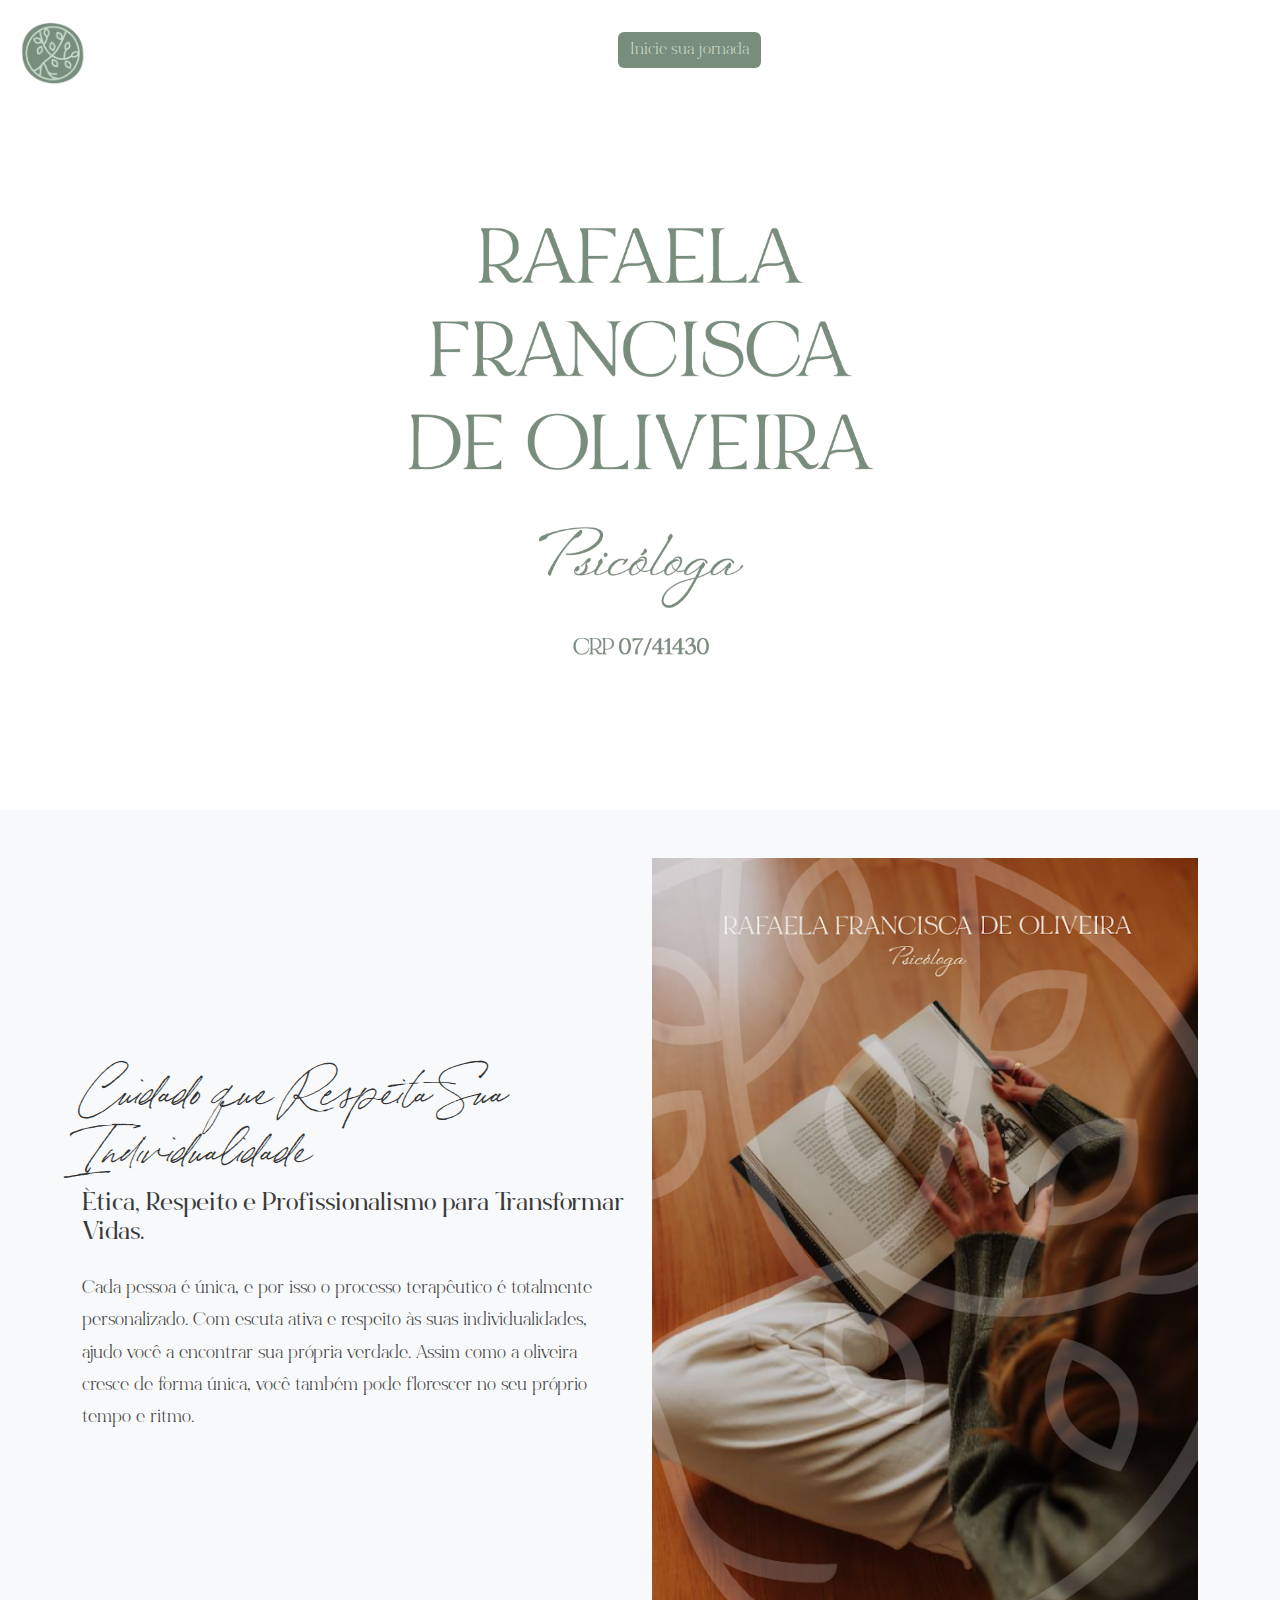
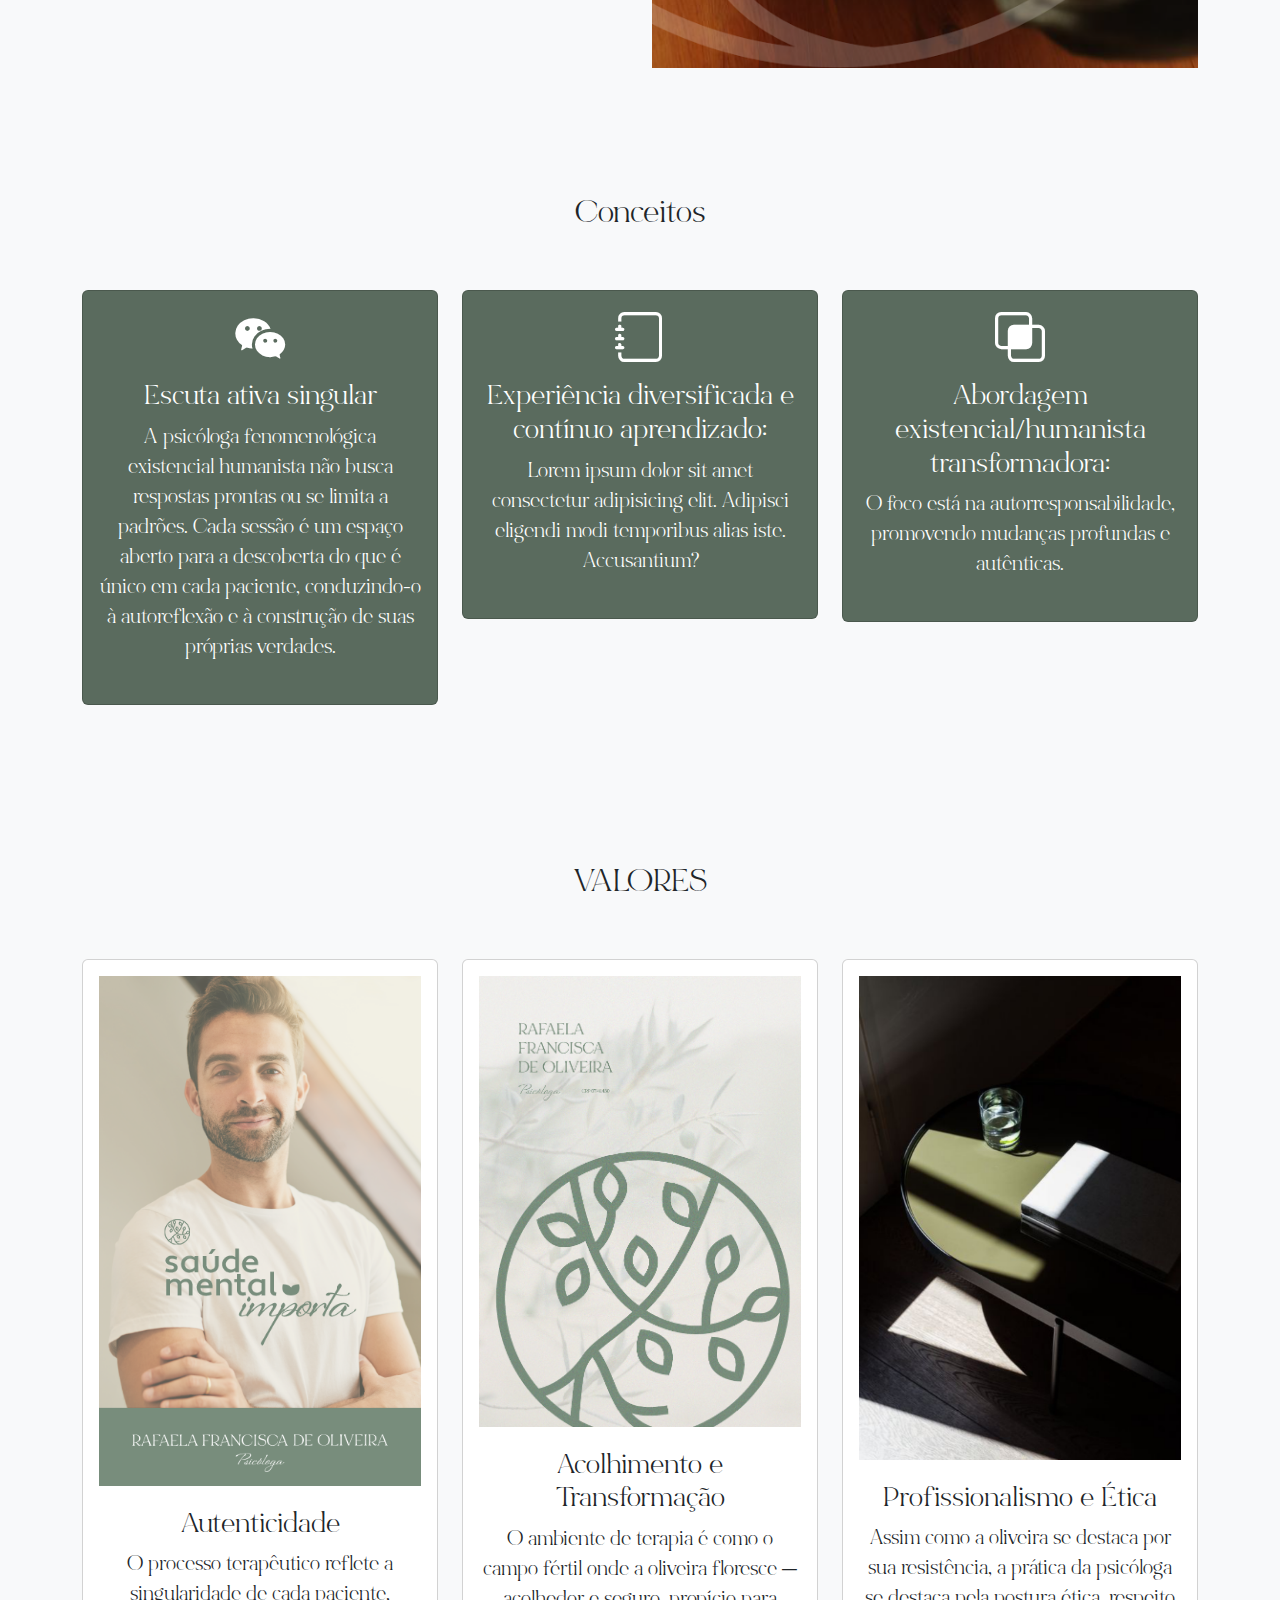
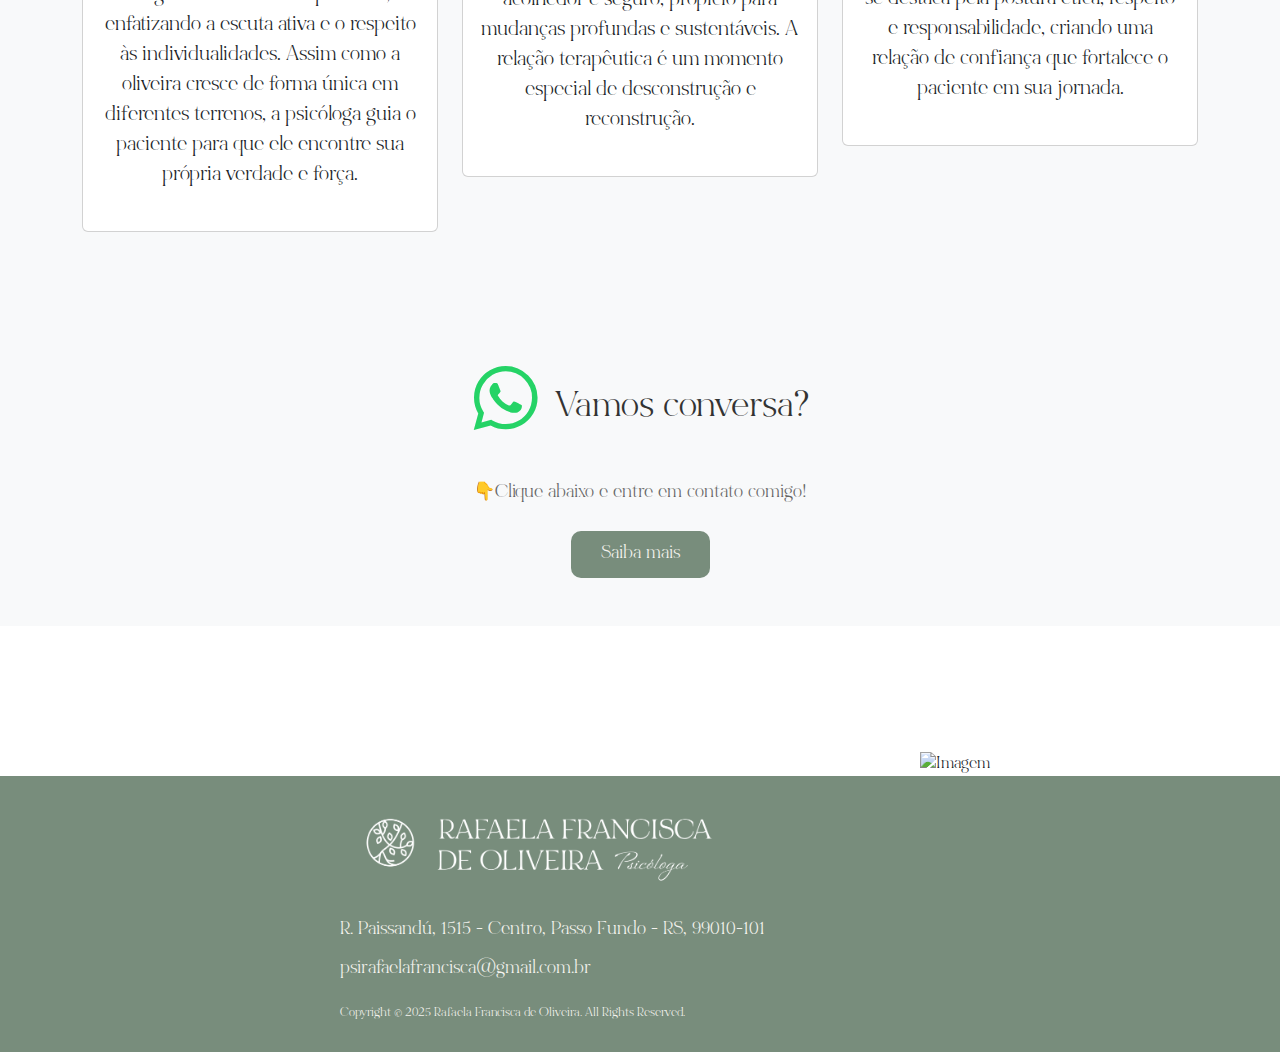
==== index.html @ 9e801cd2 "Criação do projeto" ====
<!doctype html>
<html lang="pt-BR">
<head>
    <meta charset="utf-8">
    <meta name="viewport" content="width=device-width, initial-scale=1">
    <title>Rafaela Francisca de Oliveira</title>
    <link rel="stylesheet" href="https://cdn.jsdelivr.net/npm/bootstrap-icons@1.11.3/font/bootstrap-icons.min.css">
    <link href="https://cdn.jsdelivr.net/npm/bootstrap@5.3.3/dist/css/bootstrap.min.css" rel="stylesheet" integrity="sha384-QWTKZyjpPEjISv5WaRU9OFeRpok6YctnYmDr5pNlyT2bRjXh0JMhjY6hW+ALEwIH" crossorigin="anonymous">
    <link href="styles.css" rel="stylesheet">
    <link rel="preload" href="files\fonts\Bon-Vivant-Font\BonVivantSerif.woff2" as="font" type="font/woff2" crossorigin="anonymous">
    <link rel="preload" href="files\fonts\Bon-Vivant-Font\BonVivantSerifBold.woff2" as="font" type="font/woff2" crossorigin="anonymous">
    <link rel="preload" href="files\fonts\Bon-Vivant-Font\BonVivant-Regular.woff2" as="font" type="font/woff2" crossorigin="anonymous">
    <script src="https://code.jquery.com/jquery-3.6.0.min.js"></script>
    <script src="https://cdn.jsdelivr.net/npm/bootstrap@5.3.0/dist/js/bootstrap.bundle.min.js"></script>
    <style>
        .header {
            position: fixed;
            top: 0;
            width: 100%;
            background: white;
            transition: transform 0.3s ease-in-out;
        }
        .hidden {
            transform: translateY(-100%);
        }
        .contact-btn {
            background-color: #788d7c;
            color: #cdd9c5;
            border: none;
        }
        .contact-btn:hover {
            background-color: #dba486;
            color: #f2d5b7;
        }
        .floating-image {
            position: absolute;
            bottom: 0;
            right: 10px;
            width: 350px;
        }
        .footer {
            position: relative; /* Garante que a imagem fique dentro do rodapé */
        }
    </style>

    
</head>
<body>
    <!-- Cabeçalho -->
    <nav class="navbar navbar-expand-lg navbar-dark">
        <div class="container-fluid justify-content-center">
          <a class="navbar-brand" href="#">
            <img src="files\Brand\logo\rafaela_f_o_simbolo (1).png" alt="Logo" class="d-inline-block align-text-top">
          </a>
          <button class="navbar-toggler" type="button" data-bs-toggle="collapse" data-bs-target="#navbarSupportedContent" aria-controls="navbarSupportedContent" aria-expanded="false" aria-label="Toggle navigation">
            <span class="navbar-toggler-icon"></span>
          </button>
          <div class="collapse navbar-collapse justify-content-center" id="navbarSupportedContent">
            <button class="btn btn-primary contact-btn">Inicie sua jornada</button>
            <button class="navbar-toggler d-md-none" type="button" data-bs-toggle="collapse" data-bs-target="#menu">
                <span class="navbar-toggler-icon"></span>
            </button>
          </div>
        </div>
    </nav>
    <!-- Banner Principal -->
    <div class="hero-banner">
        <div class="video-container">
            <video autoplay muted loop playsinline> <!-- Adicionei playsinline para mobile -->
                <source src="files\Brand\folhas background.mp4" type="video/mp4">
                Seu navegador não suporta vídeo HTML5.
            </video>
        </div>
        <div class="banner-content">
            <img src="files\Brand\Vertical\PNG\rafaela_f_o_vertical_escuro_no_logo.PNG" 
                alt="Logo" 
                class="banner-logo">
        </div>
    </div>
    <!-- Seção de Experiência -->
    <section id="experience" class="py-5">
        <div class="container">
            <div class="row justify-content-center align-items-center"> <!-- Alinha os itens verticalmente -->
                <!-- Coluna do Texto -->
                <div class="col-12 col-md-6 ">
                    <h1 class="display-4">Cuidado que Respeita Sua Individualidade</h1>
                    <h2 class="h4">Ética, Respeito e Profissionalismo para Transformar Vidas.</h2>               
                    <p class="lead mt-4">
                        Cada pessoa é única, e por isso o processo terapêutico é totalmente personalizado. Com escuta ativa e respeito às suas individualidades, ajudo você a encontrar sua própria verdade. Assim como a oliveira cresce de forma única, você também pode florescer no seu próprio tempo e ritmo.
                    </p>
                </div>
                <!-- Coluna da Imagem -->
                <div class="col-12 col-md-6 text-center ">
                    <img src="files\Brand\Assets\psi_lendo (2).png" alt="Imagem" class="img-fluid">
                </div>
            </div>
        </div>
    </section>

    <!-- Seção Concept -->
    <section class="concepts section-padding" id="concepts">
        <div class="container">
            <div class="row">
                <div class="col-md-12">
                    <div class="section-header text-center pb-5">
                        <h2>Conceitos</h2>
                    </div>
                </div>
            </div>
            <div class="row">
                <div class="col-12 col-md-12 col-lg-4">
                    <div class="card text-white text-center bg-custom pb-2">
                        <div class="card-body">
                            <i class="bi bi-wechat"></i>
                            <h3 class="card-title">Escuta ativa singular</h3>
                            <p class="lead">A psicóloga fenomenológica existencial humanista não busca respostas prontas ou se limita a padrões. Cada sessão é um espaço aberto para a descoberta do que é único em cada paciente, conduzindo-o à autoreflexão e à construção de suas próprias verdades.</p>
                        </div>
                    </div>
                </div>
                <div class="col-12 col-md-12 col-lg-4">
                    <div class="card text-white text-center bg-custom pb-2">
                        <div class="card-body">
                            <i class="bi bi-journal"></i>
                            <h3 class="card-title">Experiência diversificada e contínuo aprendizado:</h3>
                            <p class="lead">Lorem ipsum dolor sit amet consectetur adipisicing elit. Adipisci eligendi modi temporibus alias iste. Accusantium?</p>
                        </div>
                    </div>
                </div>
                <div class="col-12 col-md-12 col-lg-4">
                    <div class="card text-white text-center bg-custom pb-2">
                        <div class="card-body">
                            <i class="bi bi-intersect"></i>
                            <h3 class="card-title">Abordagem existencial/humanista transformadora:</h3>
                            <p class="lead">O foco está na autorresponsabilidade, promovendo mudanças profundas e autênticas.</p>
                        </div>
                    </div>
                </div>
            </div>
        </div>
    </section><!-- Concept Ends -->
        
        <!-- valores  -->
    <section class="portfolio section-padding" id="values">
            <div class="container">
                <div class="row">
                    <div class="col-md-12">
                        <div class="section-header text-center pb-5">
                            <h2>VALORES</h2>
                        </div>
                    </div>
                </div>
                <div class="row">
                    <div class="col-12 col-md-12 col-lg-4">
                        <div class="card text-light text-center bg-white pb-2">
                            <div class="card-body text-dark">
                                <div class="img-area mb-4"><img alt="" class="img-fluid" src="files\Brand\Assets\homem_afirmando.png"></div>
                                <h3 class="card-title">Autenticidade</h3>
                                <p class="lead">O processo terapêutico reflete a singularidade de cada paciente, enfatizando a escuta ativa e o respeito às individualidades. Assim como a oliveira cresce de forma única em diferentes terrenos, a psicóloga guia o paciente para que ele encontre sua própria verdade e força.</p>
                            </div>
                        </div>
                    </div>
                    <div class="col-12 col-md-12 col-lg-4">
                        <div class="card text-light text-center bg-white pb-2">
                            <div class="card-body text-dark">
                                <div class="img-area mb-4"><img alt="" class="img-fluid" src="files\Brand\Assets\logo central.png"></div>
                                <h3 class="card-title">Acolhimento e Transformação</h3>
                                <p class="lead">O ambiente de terapia é como o campo fértil onde a oliveira floresce — acolhedor e seguro, propício para mudanças profundas e sustentáveis. A relação terapêutica é um momento especial de desconstrução e reconstrução.</p>
                            </div>
                        </div>
                    </div>
                    <div class="col-12 col-md-12 col-lg-4">
                        <div class="card text-light text-center bg-white pb-2">
                            <div class="card-body text-dark">
                                <div class="img-area mb-4"><img alt="" class="img-fluid" src="files\Brand\Assets\copo.png"></div>
                                <h3 class="card-title">Profissionalismo e Ética</h3>
                                <p class="lead">Assim como a oliveira se destaca por sua
                                    resistência, a prática da psicóloga se destaca pela postura ética, respeito
                                    e responsabilidade, criando uma relação de confiança que fortalece o
                                    paciente em sua jornada.</p>
                            </div>
                        </div>
                    </div>
                </div>
            </div>
    </section><!-- portfolio ends -->

        <!-- Seção de Contato -->
    <section id="contact" class="py-5">
            <div class="container">
                <div class="row justify-content-center text-center">
                    <div class="col-lg-8">
                        <!-- Título com Ícone do WhatsApp -->
                        <div class="d-flex align-items-center justify-content-center mb-4">
                            <i class="bi bi-whatsapp me-3" style="color: #25D366;"></i>
                            <h2 class="mb-0">Vamos conversa?</h2>
                        </div>

                        <!-- Texto de Chamada -->
                        <p class="lead mb-4">👇Clique abaixo e entre em contato comigo!</p>

                        <!-- Botão de Contato -->
                        <a href="https://wa.me/555496363479" target="_blank" class="btn btn-custom">Saiba mais</a>
                    </div>
                </div>
            </div>
    </section>


    <!-- Contêiner para a imagem flutuante -->
    <div class="image-container">
        <img src="files\Brand\Assets\imagem_fundo_oliveira.png" alt="Imagem" class="floating-image">
    </div>   

    <!-- Footer -->
    <footer class="footer">
        <div class="footer-container">
            <div class="footer-logo">
                <img src="files\Brand\Horizontal\rafaela_f_o_horizontal_branco.png" alt="Rafaela Logo">
            </div>
            <div class="footer-info">
                <address>R. Paissandú, 1515 - Centro, Passo Fundo - RS, 99010-101</address>
                <a href="mailto:psirafaelafrancisca@gmail.com.br">psirafaelafrancisca@gmail.com.br</a>
            </div>
            <div class="footer-copyright">
                <span>Copyright © 2025 Rafaela Francisca de Oliveira. All Rights Reserved.</span>
            </div>
        </div>
    </footer>
   
   
    <script src="https://code.jquery.com/jquery-3.6.0.min.js"></script>
    <script src="https://cdn.jsdelivr.net/npm/bootstrap@5.3.3/dist/js/bootstrap.bundle.min.js"></script>
    <script src="scripts.js"></script>

    
</body>
</html>
---- styles.css ----
@font-face {
    font-family: 'Bon Vivant Family Serif';
    src: url('files/fonts/Bon-Vivant-Font/BonVivantSerif.woff2') format('woff2'),
        url('files/fonts/Bon-Vivant-Font/BonVivantSerif.woff') format('woff');
    font-weight: normal;
    font-style: normal;
    font-display: swap;
}

@font-face {
    font-family: 'Bon Vivant Family Serif';
    src: url('files/fonts/Bon-Vivant-Font/BonVivantSerifBold.woff2') format('woff2'),
        url('files/fonts/Bon-Vivant-Font/BonVivantSerifBold.woff') format('woff');
    font-weight: bold;
    font-style: normal;
    font-display: swap;
}

@font-face {
    font-family: 'Bon Vivant Family Script';
    src: url('files/fonts/Bon-Vivant-Font/BonVivant-Regular.woff2') format('woff2'),
        url('files/fonts/Bon-Vivant-Font/BonVivantSerif.woff') format('woff');
    font-weight: normal;
    font-style: italic;
    font-display: swap;
}



body {
    font-family: 'Bon Vivant Family Serif';
    margin: 0;
    padding: 0;
    box-sizing: border-box;
}


.navbar {
    background-color: transparent !important; /* Fundo transparente */
    position: fixed;
    width: 100%;
    z-index: 3;
    transition: top 0.5s; /* Adiciona transição suave */
    height: 100px; /* Aumenta a altura do cabeçalho */
}
.navbar-brand img {
    height: 80px; /* Aumenta o tamanho da logo no cabeçalho */
}
.navbar .navbar-brand, .navbar-nav .nav-link {
    color: #F4F3EE !important; /* Ajuste a cor do texto conforme necessário */
    font-size: 1.25rem; /* Aumenta o tamanho da fonte dos links do cabeçalho */
}
.navbar-hidden {
    top: -100px; /* Ajuste o valor conforme a altura da navbar */
}
/* Banner Principal */
.hero-banner {
    position: relative;
    width: 100%;
    min-height: 90vh;
    display: flex;
    align-items: center;
    justify-content: center;
    overflow: hidden;
}

.video-container {
    position: absolute;
    top: 0;
    left: 0;
    width: 100%;
    height: 100%;
    z-index: 1;
}

.video-container video {
    width: 100%;
    height: 100%;
    object-fit: cover;
    filter: brightness(95%);
}

.banner-content {
    position: relative;
    top:20px;
    z-index: 2;
    text-align: center;
    max-width: 90%;
    width: 100%; /* Garante que o conteúdo ocupe toda a largura disponível */
}

.banner-logo {
    width: min(700px, 80vw);
    height: auto;
    display: block;
    margin: 0 auto; /* Centraliza horizontalmente */
}

.credential {
    font-family: 'Bon Vivant Family Serif';
    color: #F4F3EE;
    font-size: clamp(1.2rem, 3vw, 1.5rem);
}

/* Media Queries para ajustes específicos */
@media (max-width: 768px) {
    .hero-banner {
        min-height: 80vh;
    }

    .banner-content {
        max-width: 100%; /* Ocupa toda a largura no mobile */
        padding: 0 20px; /* Evita que o conteúdo encoste nas bordas */
    }

    .banner-logo {
        width: min(600px, 100%); /* Aumenta o tamanho no mobile */
        margin: 0 auto; /* Força centralização */
        transform: translateX(0); /* Reseta possíveis transformações */
    }
}

@media (max-width: 480px) {
    .video-container video {
        object-position: 100% center;
    }

    .banner-logo {
        width: 100%; /* Torna a imagem ainda maior em telas pequenas */
    }

    .credential {
        margin-top: 0.1rem;
    }
}
/* Estilos base (mobile) */
#experience {
    background-color: #f8f9fa;
    padding: 40px 0; /* Padding menor para mobile */
}

#experience h1 {
    font-family: 'Bon Vivant Family Script';
    font-weight: normal; /* ou remova se não for necessário */
    font-size: 36px;
    color: #333;
    margin-bottom: 1px;
}


#experience h2 {
    font-family: 'Bon Vivant Family Serif';
    font-weight: bold;
    font-size: 20px; /* Tamanho menor para mobile */
    color: #3a3a3a;
}

#experience p.lead {
    font-size: 16px; /* Tamanho menor para mobile */
    color: #444;
    line-height: 1.6; /* Espaçamento mais compacto */
    max-width: 100%; /* Ocupa toda a largura no mobile */
}

/* Media Queries para telas maiores (tablet/desktop) */
@media (min-width: 768px) { /* Breakpoint "md" do Bootstrap */
    #experience {
        padding: 80px 0; /* Padding maior para desktop */
    }

    #experience h1 {
        font-size: 48px; /* Tamanho original */
    }

    #experience h2 {
        font-size: 24px;
    }

    #experience p.lead {
        font-size: 18px;
        line-height: 1.8;
        max-width: 800px; /* Largura fixa em telas grandes */
    }
}

/* Estilo dos cartões Conceito */
.bg-custom {
    background-color: #5a6b5e; /* Cor personalizada para os cartões */
}


/*CONTEÚDOS*/
.content-container{
    font-family: 'Bon Vivant Family Serif';
}
/* Estilo da seção de conceitos */
#concepts {
    background-color: #f8f9fa; /* Cor de fundo da seção */
    padding: 80px 0; /* Espaçamento interno */
}
.concepts .card-body i {
	font-size: 50px;
}
/* Estilo da seção de valores */
#values {
    background-color: #f8f9fa; /* Cor de fundo da seção */
    padding: 80px 0; /* Espaçamento interno */
}
.values .card {
	box-shadow: 15px 15px 40px ;
}
/* Contêiner da imagem flutuante */
.image-container {
    position: relative; /* Define o contexto de posicionamento para a imagem */
    width: 100%; /* Ocupa a largura total */
    min-height: 150px; /* Altura mínima para garantir espaço para a imagem */
}
.floating-image {
    position: absolute;
    bottom: 0;
    right: 0;
    width: 300px; /* Reduz o tamanho da imagem flutuante */
    z-index: 1; /* Garante que a imagem fique acima do conteúdo do rodapé */
}

/* Estilo da seção de contato */
#contact {
    background-color: #f8f9fa; /* Cor de fundo da seção */
    padding: 80px 0; /* Espaçamento interno */
}

#contact h2 {
    font-size: 36px; /* Tamanho do título */
    color: #333; /* Cor do título */
    margin-bottom: 20px; /* Espaçamento abaixo do título */
}

#contact .lead {
    font-size: 18px; /* Tamanho do texto */
    color: #666; /* Cor do texto */
    margin-bottom: 30px; /* Espaçamento abaixo do texto */
}

/* Estilo do botão */
.btn-custom {
    background-color: #788D7C; /* Cor de fundo do botão */
    color: #F4F3EE; /* Cor do texto do botão */
    border: none; /* Remove a borda */
    padding: 10px 30px; /* Espaçamento interno */
    border-radius: 10px; /* Bordas arredondadas */
    font-size: 18px; /* Tamanho da fonte */
    transition: background-color 0.3s ease, color 0.3s ease; /* Transição suave */
}

.btn-custom:hover {
    background-color: #CDD9C5; /* Cor de fundo ao passar o mouse */
    color: #788D7C; /* Cor do texto ao passar o mouse */
}

/* Estilo do ícone do WhatsApp */
#contact .bi-whatsapp {
    color: #25D366; /* Cor do ícone */
    font-size: 4rem; /* Tamanho do ícone */
    margin-right: 100px; /* Espaçamento à direita do ícone */
}
/* Início do footer */
.footer {
    background-color: #788D7C;
    color: #F4F3EE;
    padding: 20px;
    position: relative;
    overflow: hidden; /* Adicionado para cortar qualquer conteúdo que ultrapasse os limites */
}

.footer-container {
    font-family: 'Bon Vivant Family Serif';
    font-style: normal;
    display: flex;
    flex-direction: column;
    align-items: flex-start; /* Alinha os itens à esquerda */
    text-align: left;
    width: 100%;
    max-width: 600px;
    margin: 0 auto;
}

.footer-logo {
    margin-bottom: 20px; /* Aumenta o espaçamento abaixo da logo */
}

.footer-logo img {
    width: 400px; /* Reduz o tamanho da logo */
}

.footer-info {
    font-size: 18px; /* Tamanho da fonte menor */
    line-height: 1.6; /* Espaçamento entre as linhas */
    margin-bottom: 10px;
}

.footer-info address {
    margin-bottom: 10px;
    font-style: normal; /* Remove o itálico padrão do address */
}

.footer-info a {
    color: #F4F3EE;
    text-decoration: none; /* Remove o sublinhado do link */
    display: inline-block;
    margin-bottom: 10px;
}

.footer-copyright {
    font-size: 12px; /* Tamanho da fonte menor para o copyright */
    margin-bottom: 10px;
}
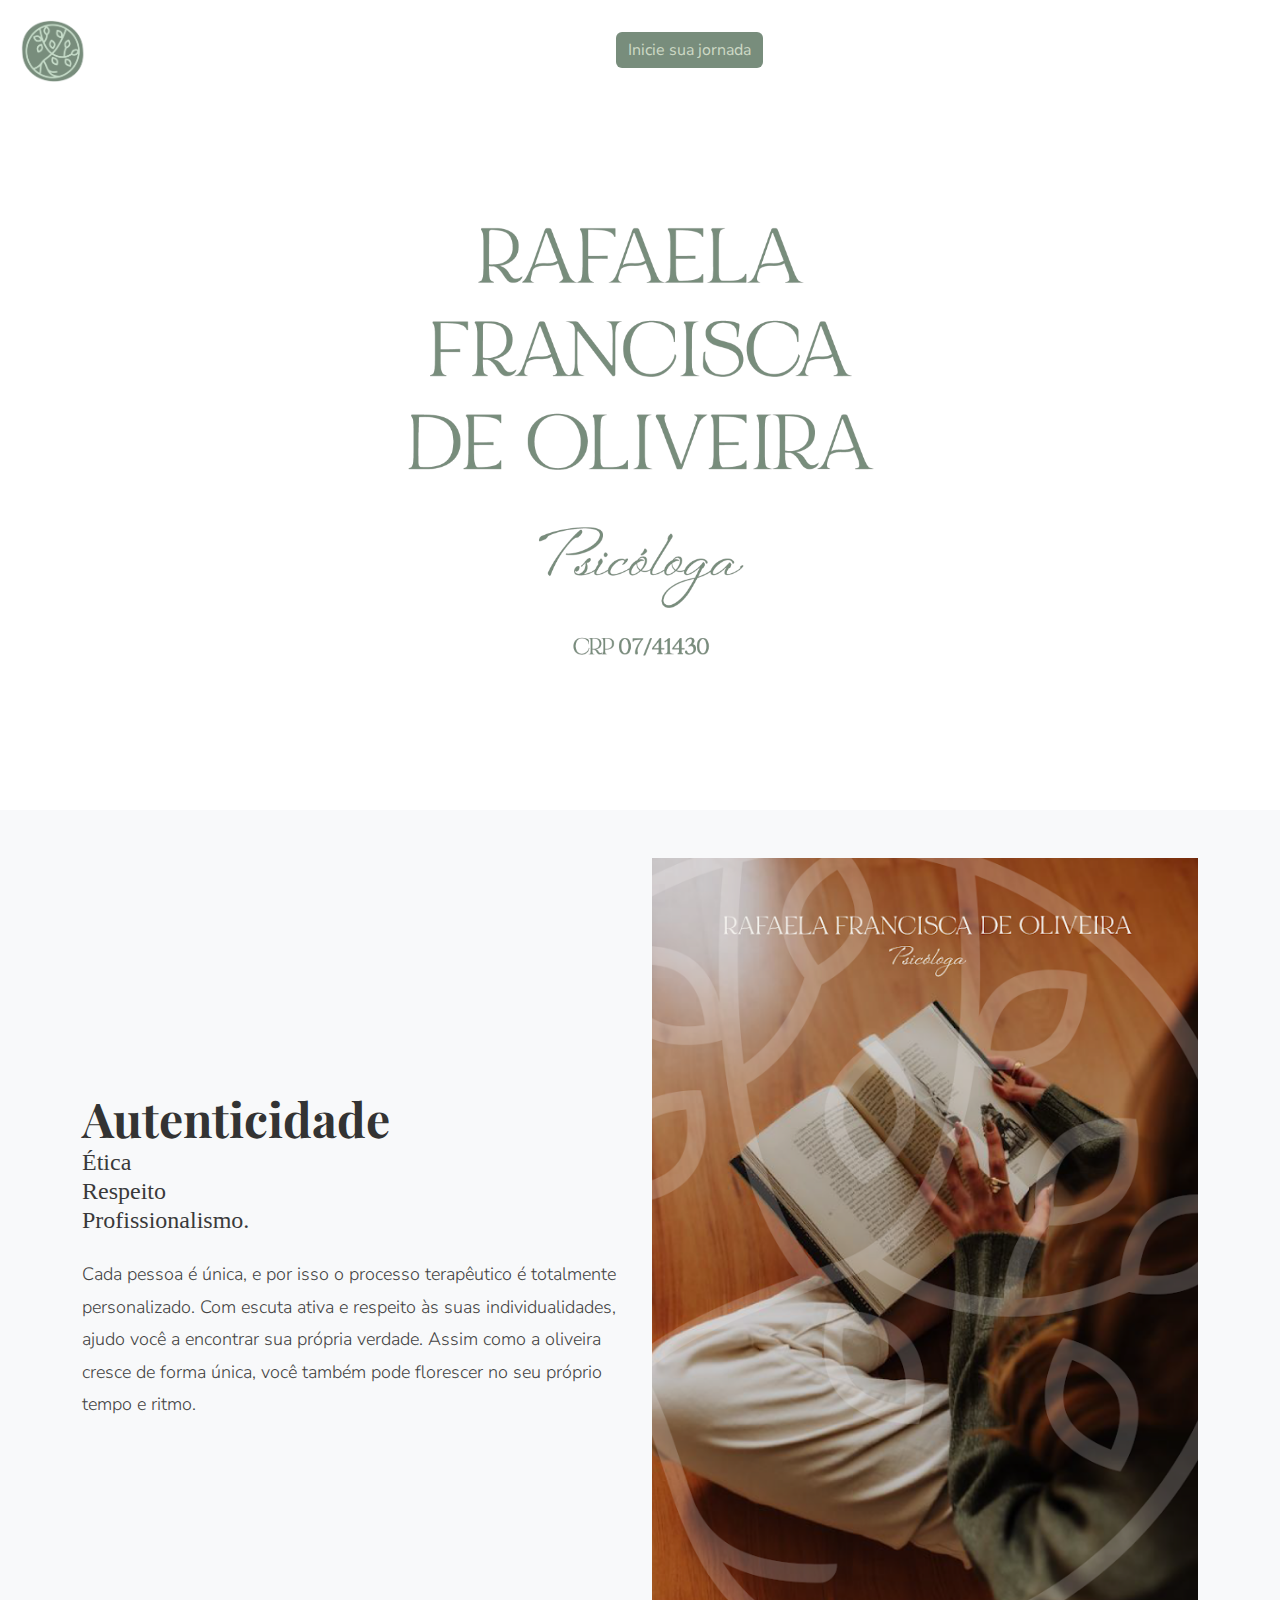
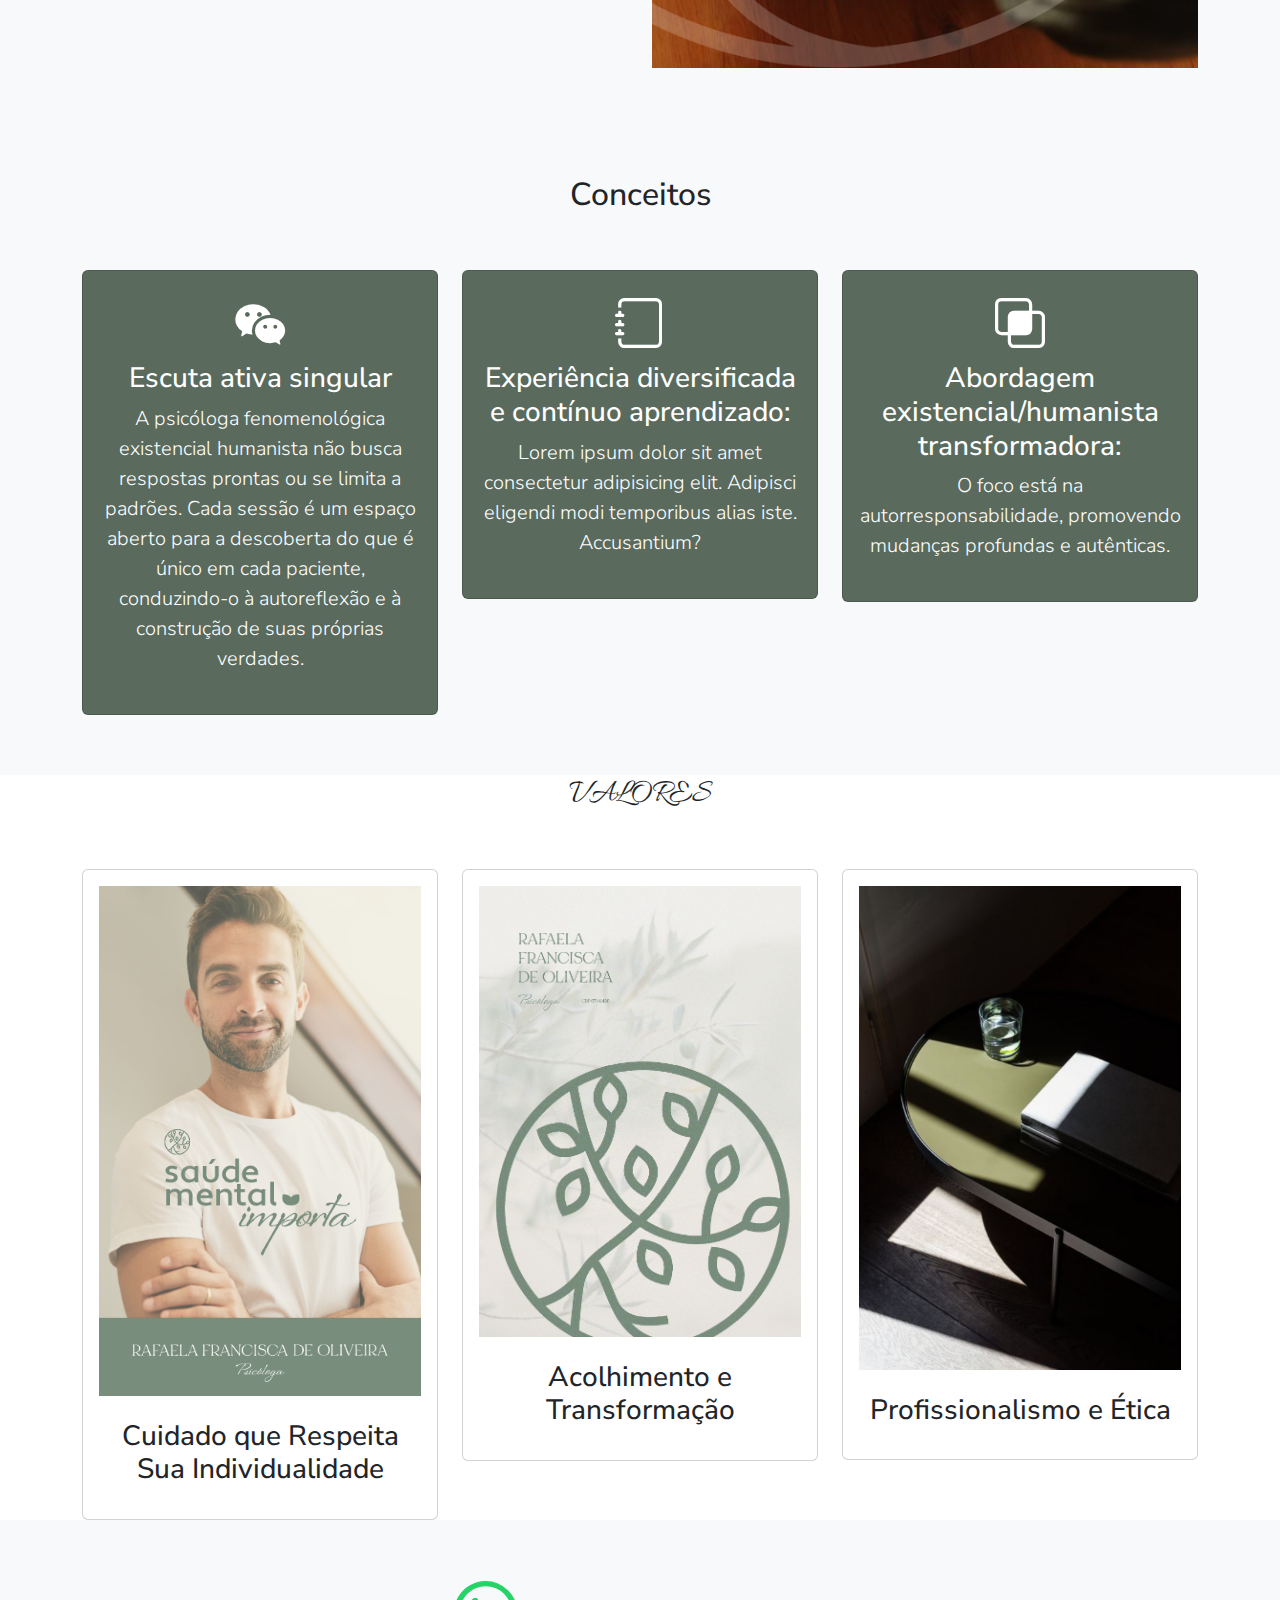
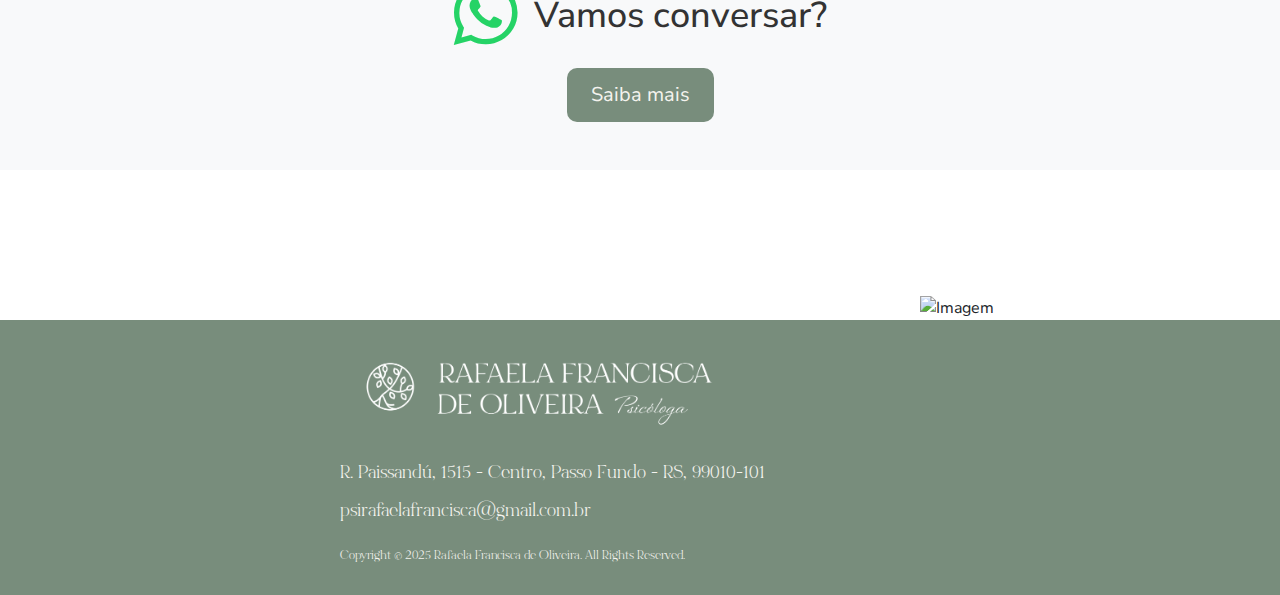
==== commit 44c7ff8e: "Atualização de fontes e ajustes no btn" ====
--- a/index.html
+++ b/index.html
@@ -7,9 +7,8 @@
     <link rel="stylesheet" href="https://cdn.jsdelivr.net/npm/bootstrap-icons@1.11.3/font/bootstrap-icons.min.css">
     <link href="https://cdn.jsdelivr.net/npm/bootstrap@5.3.3/dist/css/bootstrap.min.css" rel="stylesheet" integrity="sha384-QWTKZyjpPEjISv5WaRU9OFeRpok6YctnYmDr5pNlyT2bRjXh0JMhjY6hW+ALEwIH" crossorigin="anonymous">
     <link href="styles.css" rel="stylesheet">
-    <link rel="preload" href="files\fonts\Bon-Vivant-Font\BonVivantSerif.woff2" as="font" type="font/woff2" crossorigin="anonymous">
-    <link rel="preload" href="files\fonts\Bon-Vivant-Font\BonVivantSerifBold.woff2" as="font" type="font/woff2" crossorigin="anonymous">
-    <link rel="preload" href="files\fonts\Bon-Vivant-Font\BonVivant-Regular.woff2" as="font" type="font/woff2" crossorigin="anonymous">
+    <link href="https://fonts.googleapis.com/css2?family=Playfair+Display:wght@400;700&family=Allura&family=Nunito+Sans:wght@400;700&display=swap" rel="stylesheet">
+    <link href="https://fonts.googleapis.com/css2?family=Playfair+Display:wght@400;700&display=swap" rel="stylesheet">
     <script src="https://code.jquery.com/jquery-3.6.0.min.js"></script>
     <script src="https://cdn.jsdelivr.net/npm/bootstrap@5.3.0/dist/js/bootstrap.bundle.min.js"></script>
     <style>
@@ -83,8 +82,8 @@
             <div class="row justify-content-center align-items-center"> <!-- Alinha os itens verticalmente -->
                 <!-- Coluna do Texto -->
                 <div class="col-12 col-md-6 ">
-                    <h1 class="display-4">Cuidado que Respeita Sua Individualidade</h1>
-                    <h2 class="h4">Ética, Respeito e Profissionalismo para Transformar Vidas.</h2>               
+                    <h1 class="display-4">Autenticidade</h1>
+                    <h2 class="h4">Ética<br>Respeito<br>Profissionalismo.</h2>               
                     <p class="lead mt-4">
                         Cada pessoa é única, e por isso o processo terapêutico é totalmente personalizado. Com escuta ativa e respeito às suas individualidades, ajudo você a encontrar sua própria verdade. Assim como a oliveira cresce de forma única, você também pode florescer no seu próprio tempo e ritmo.
                     </p>
@@ -154,8 +153,7 @@
                         <div class="card text-light text-center bg-white pb-2">
                             <div class="card-body text-dark">
                                 <div class="img-area mb-4"><img alt="" class="img-fluid" src="files\Brand\Assets\homem_afirmando.png"></div>
-                                <h3 class="card-title">Autenticidade</h3>
-                                <p class="lead">O processo terapêutico reflete a singularidade de cada paciente, enfatizando a escuta ativa e o respeito às individualidades. Assim como a oliveira cresce de forma única em diferentes terrenos, a psicóloga guia o paciente para que ele encontre sua própria verdade e força.</p>
+                                <h3 class="card-title">Cuidado que Respeita Sua Individualidade</h3>
                             </div>
                         </div>
                     </div>
@@ -164,7 +162,6 @@
                             <div class="card-body text-dark">
                                 <div class="img-area mb-4"><img alt="" class="img-fluid" src="files\Brand\Assets\logo central.png"></div>
                                 <h3 class="card-title">Acolhimento e Transformação</h3>
-                                <p class="lead">O ambiente de terapia é como o campo fértil onde a oliveira floresce — acolhedor e seguro, propício para mudanças profundas e sustentáveis. A relação terapêutica é um momento especial de desconstrução e reconstrução.</p>
                             </div>
                         </div>
                     </div>
@@ -173,16 +170,12 @@
                             <div class="card-body text-dark">
                                 <div class="img-area mb-4"><img alt="" class="img-fluid" src="files\Brand\Assets\copo.png"></div>
                                 <h3 class="card-title">Profissionalismo e Ética</h3>
-                                <p class="lead">Assim como a oliveira se destaca por sua
-                                    resistência, a prática da psicóloga se destaca pela postura ética, respeito
-                                    e responsabilidade, criando uma relação de confiança que fortalece o
-                                    paciente em sua jornada.</p>
                             </div>
                         </div>
                     </div>
                 </div>
             </div>
-    </section><!-- portfolio ends -->
+    </section><!-- valores ends -->
 
         <!-- Seção de Contato -->
     <section id="contact" class="py-5">
@@ -192,12 +185,8 @@
                         <!-- Título com Ícone do WhatsApp -->
                         <div class="d-flex align-items-center justify-content-center mb-4">
                             <i class="bi bi-whatsapp me-3" style="color: #25D366;"></i>
-                            <h2 class="mb-0">Vamos conversa?</h2>
-                        </div>
-
-                        <!-- Texto de Chamada -->
-                        <p class="lead mb-4">👇Clique abaixo e entre em contato comigo!</p>
-
+                            <h2 class="mb-0">Vamos conversar?</h2>
+                        </div>
                         <!-- Botão de Contato -->
                         <a href="https://wa.me/555496363479" target="_blank" class="btn btn-custom">Saiba mais</a>
                     </div>
--- a/styles.css
+++ b/styles.css
@@ -28,7 +28,7 @@
 
 
 body {
-    font-family: 'Bon Vivant Family Serif';
+    font-family: 'Nunito Sans', sans-serif;
     margin: 0;
     padding: 0;
     box-sizing: border-box;
@@ -136,21 +136,21 @@
 /* Estilos base (mobile) */
 #experience {
     background-color: #f8f9fa;
-    padding: 40px 0; /* Padding menor para mobile */
+    padding: 30px 0; /* Padding menor para mobile */
 }
 
 #experience h1 {
-    font-family: 'Bon Vivant Family Script';
-    font-weight: normal; /* ou remova se não for necessário */
-    font-size: 36px;
+    font-family: 'Playfair Display', serif;
+    font-weight: bold; /* ou remova se não for necessário */
+    font-size: 40px;
     color: #333;
     margin-bottom: 1px;
 }
 
 
 #experience h2 {
-    font-family: 'Bon Vivant Family Serif';
-    font-weight: bold;
+    font-family: 'Baskerville', serif;
+    font-weight: normal;
     font-size: 20px; /* Tamanho menor para mobile */
     color: #3a3a3a;
 }
@@ -165,7 +165,7 @@
 /* Media Queries para telas maiores (tablet/desktop) */
 @media (min-width: 768px) { /* Breakpoint "md" do Bootstrap */
     #experience {
-        padding: 80px 0; /* Padding maior para desktop */
+        padding: 60px 0; /* Padding maior para desktop */
     }
 
     #experience h1 {
@@ -196,15 +196,19 @@
 /* Estilo da seção de conceitos */
 #concepts {
     background-color: #f8f9fa; /* Cor de fundo da seção */
-    padding: 80px 0; /* Espaçamento interno */
+    padding: 60px 0; /* Espaçamento interno */
 }
 .concepts .card-body i {
 	font-size: 50px;
 }
+s
 /* Estilo da seção de valores */
 #values {
     background-color: #f8f9fa; /* Cor de fundo da seção */
-    padding: 80px 0; /* Espaçamento interno */
+    padding: 60px 0; /* Espaçamento interno */
+}
+#values h2 {
+    font-family: 'Allura', cursive;
 }
 .values .card {
 	box-shadow: 15px 15px 40px ;
@@ -226,19 +230,11 @@
 /* Estilo da seção de contato */
 #contact {
     background-color: #f8f9fa; /* Cor de fundo da seção */
-    padding: 80px 0; /* Espaçamento interno */
 }
 
 #contact h2 {
     font-size: 36px; /* Tamanho do título */
     color: #333; /* Cor do título */
-    margin-bottom: 20px; /* Espaçamento abaixo do título */
-}
-
-#contact .lead {
-    font-size: 18px; /* Tamanho do texto */
-    color: #666; /* Cor do texto */
-    margin-bottom: 30px; /* Espaçamento abaixo do texto */
 }
 
 /* Estilo do botão */
@@ -246,15 +242,17 @@
     background-color: #788D7C; /* Cor de fundo do botão */
     color: #F4F3EE; /* Cor do texto do botão */
     border: none; /* Remove a borda */
-    padding: 10px 30px; /* Espaçamento interno */
+    padding: 12px 24px; /* Espaçamento interno */
     border-radius: 10px; /* Bordas arredondadas */
-    font-size: 18px; /* Tamanho da fonte */
+    font-size: 20px; /* Tamanho da fonte */
+    margin-top: -20px; /* Aproxima do texto acima */
     transition: background-color 0.3s ease, color 0.3s ease; /* Transição suave */
 }
 
 .btn-custom:hover {
     background-color: #CDD9C5; /* Cor de fundo ao passar o mouse */
     color: #788D7C; /* Cor do texto ao passar o mouse */
+
 }
 
 /* Estilo do ícone do WhatsApp */
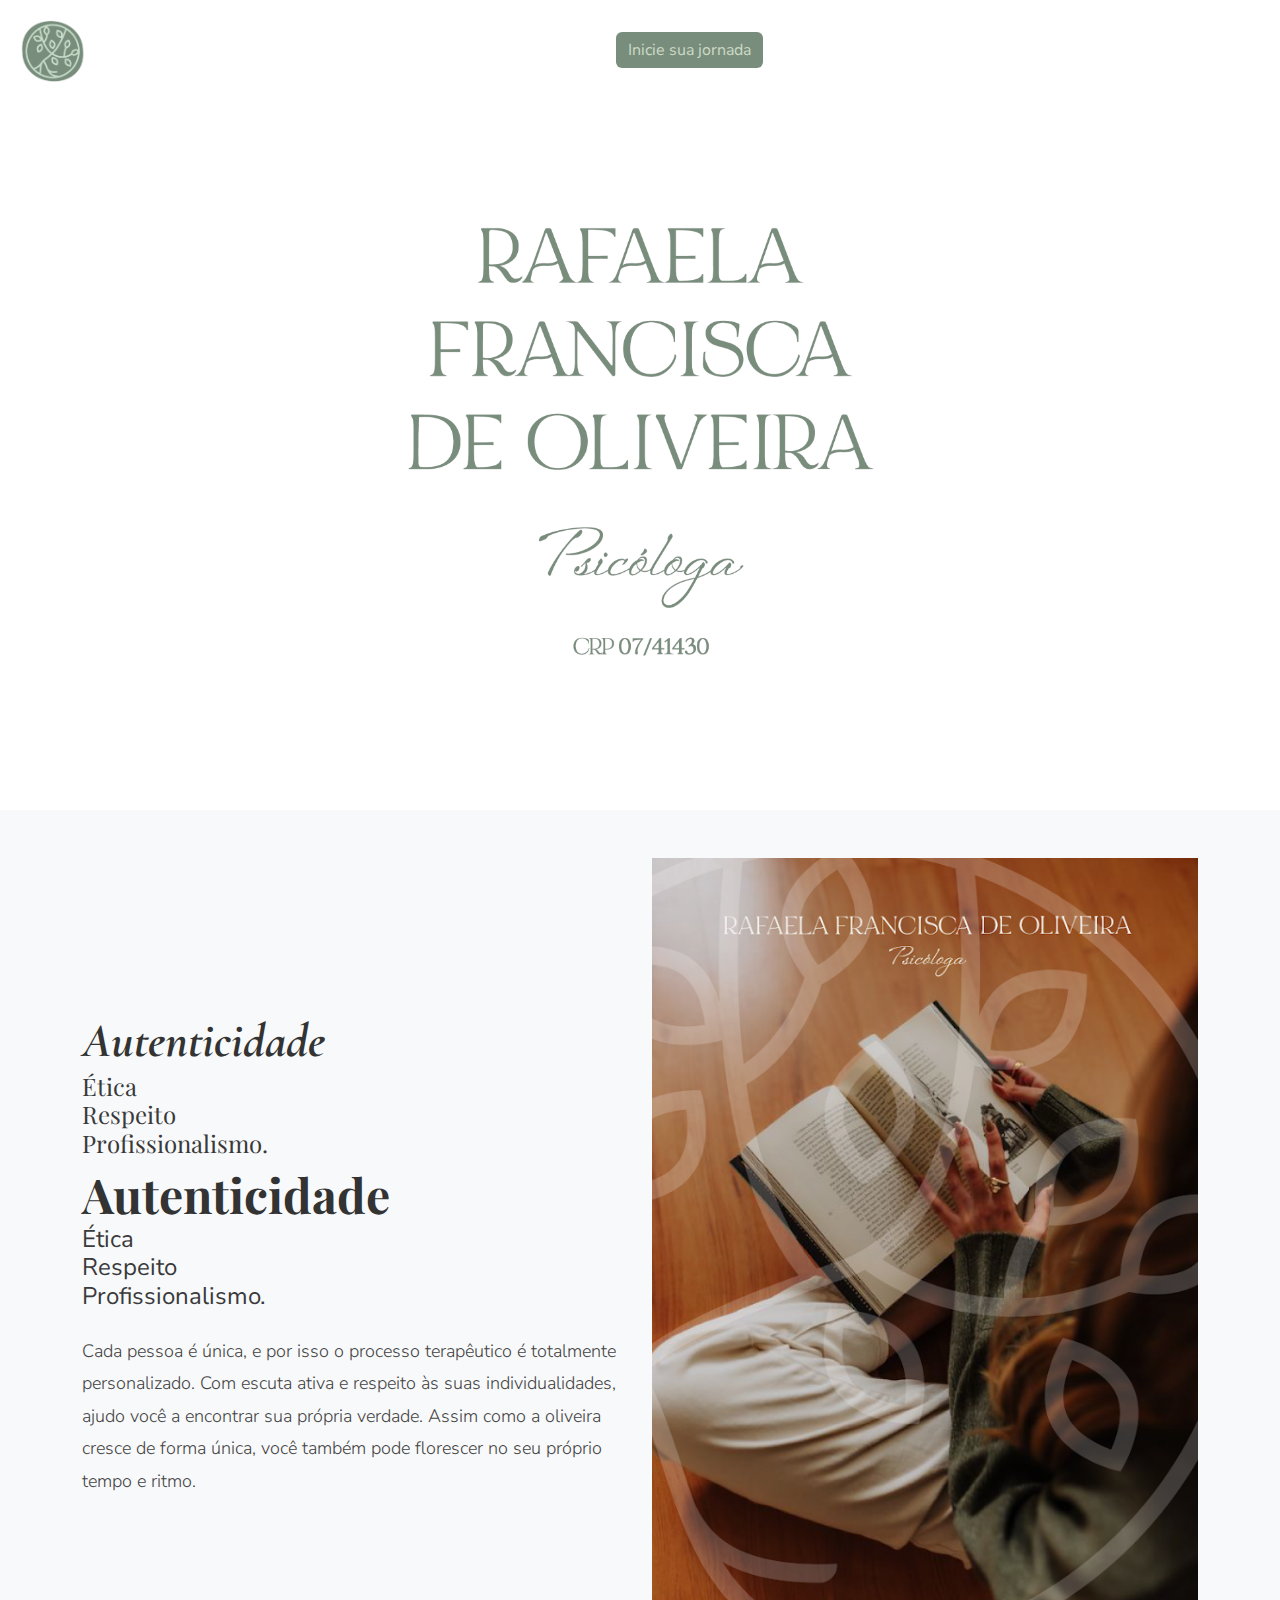
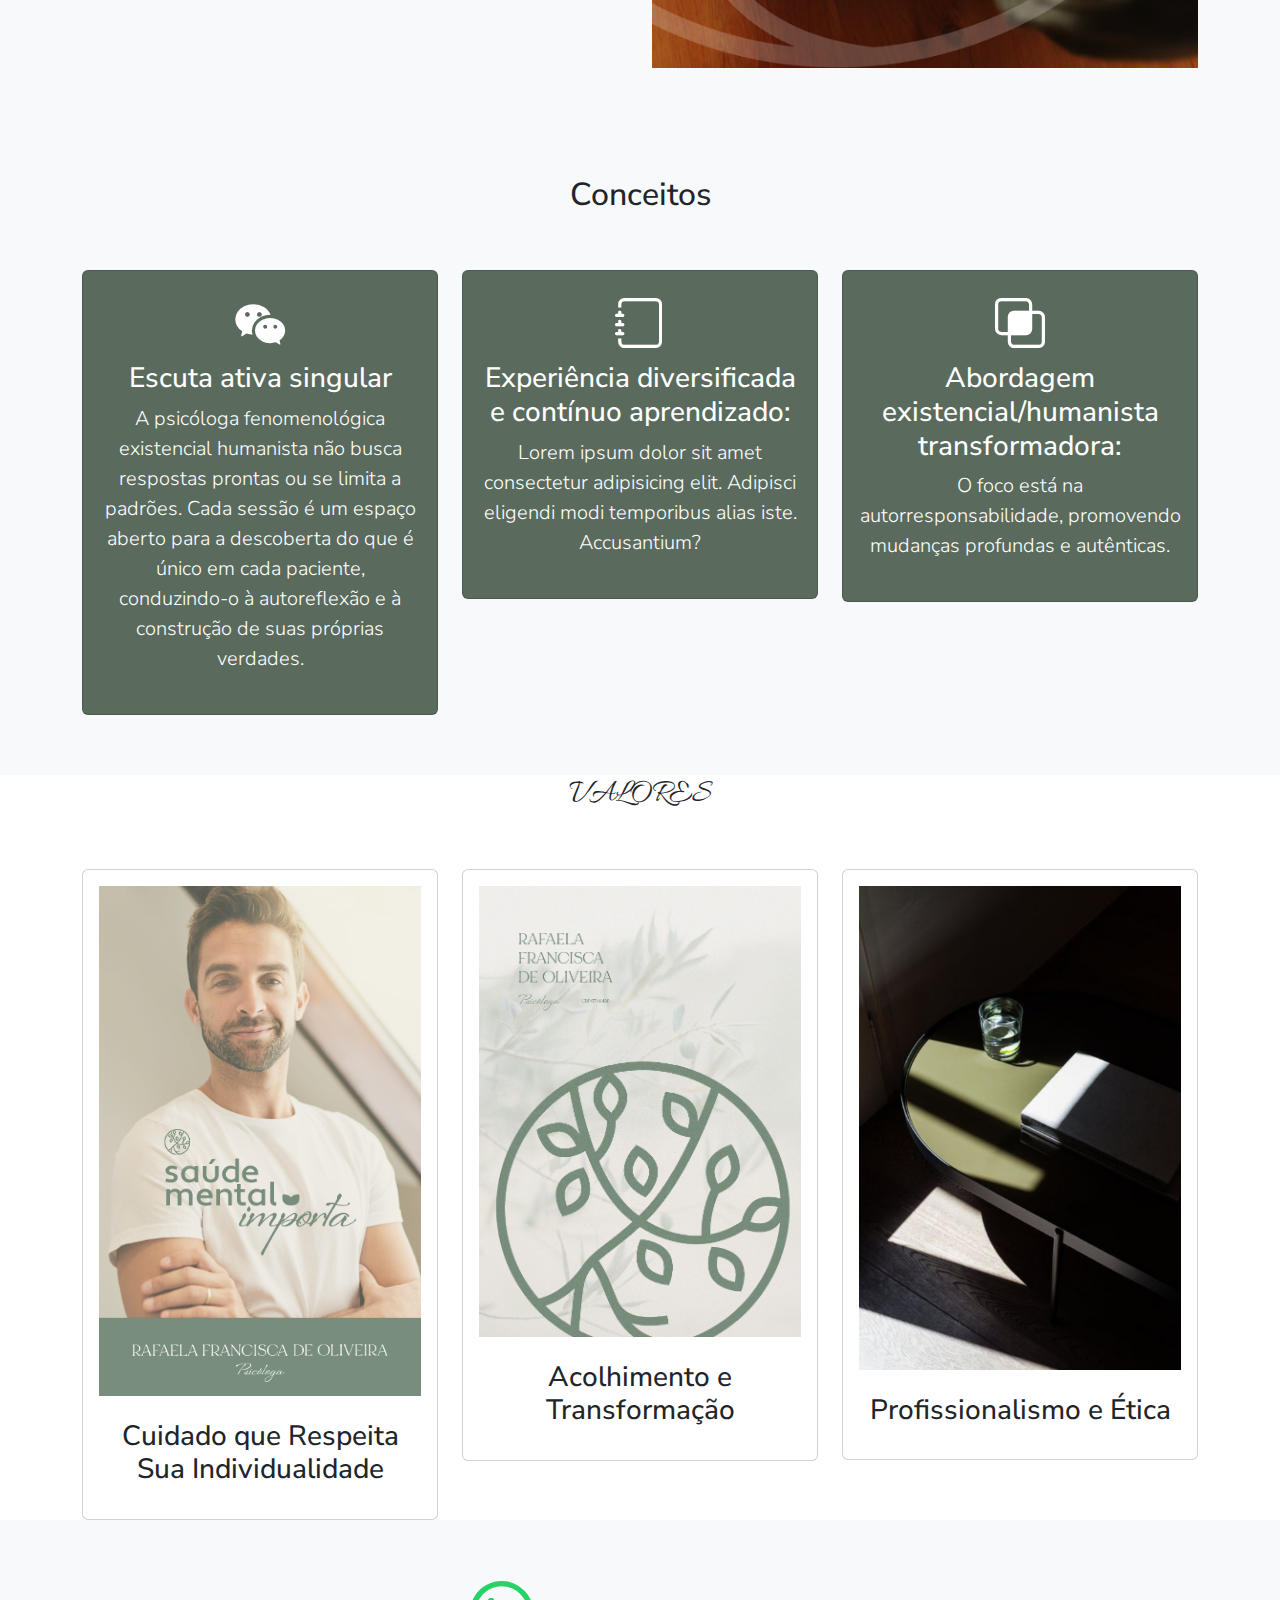
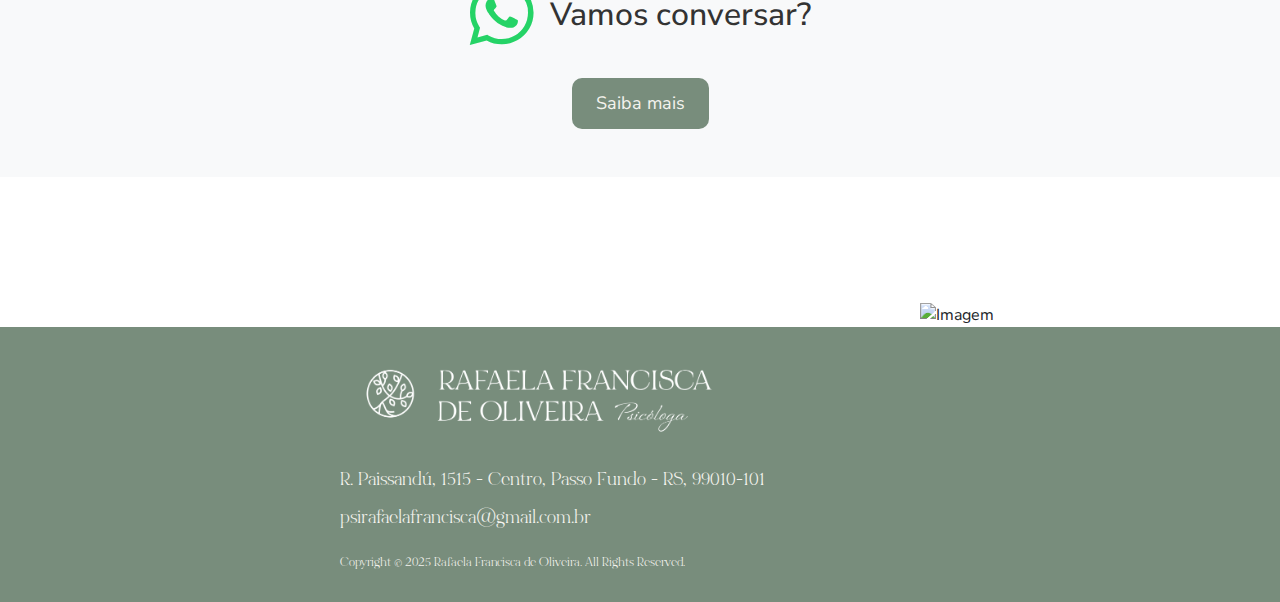
==== commit 0765d04e: "exemplos de fontes" ====
--- a/index.html
+++ b/index.html
@@ -8,7 +8,10 @@
     <link href="https://cdn.jsdelivr.net/npm/bootstrap@5.3.3/dist/css/bootstrap.min.css" rel="stylesheet" integrity="sha384-QWTKZyjpPEjISv5WaRU9OFeRpok6YctnYmDr5pNlyT2bRjXh0JMhjY6hW+ALEwIH" crossorigin="anonymous">
     <link href="styles.css" rel="stylesheet">
     <link href="https://fonts.googleapis.com/css2?family=Playfair+Display:wght@400;700&family=Allura&family=Nunito+Sans:wght@400;700&display=swap" rel="stylesheet">
-    <link href="https://fonts.googleapis.com/css2?family=Playfair+Display:wght@400;700&display=swap" rel="stylesheet">
+    <link href="https://fonts.googleapis.com/css2?family=Lora:wght@400;700&family=Playfair+Display:wght@400;700&display=swap" rel="stylesheet">
+    <link rel="preconnect" href="https://fonts.googleapis.com">
+    <link rel="preconnect" href="https://fonts.gstatic.com" crossorigin>
+    <link href="https://fonts.googleapis.com/css2?family=Cormorant+Garamond:ital,wght@0,300;0,400;0,500;0,600;0,700;1,300;1,400;1,500;1,600;1,700&family=EB+Garamond:ital,wght@0,400..800;1,400..800&display=swap" rel="stylesheet">
     <script src="https://code.jquery.com/jquery-3.6.0.min.js"></script>
     <script src="https://cdn.jsdelivr.net/npm/bootstrap@5.3.0/dist/js/bootstrap.bundle.min.js"></script>
     <style>
@@ -82,8 +85,10 @@
             <div class="row justify-content-center align-items-center"> <!-- Alinha os itens verticalmente -->
                 <!-- Coluna do Texto -->
                 <div class="col-12 col-md-6 ">
-                    <h1 class="display-4">Autenticidade</h1>
-                    <h2 class="h4">Ética<br>Respeito<br>Profissionalismo.</h2>               
+                    <h1 id="titulo1" class="display-4">Autenticidade</h1>
+                    <h2 id="subtitulo1" class="h4">Ética<br>Respeito<br>Profissionalismo.</h2>  
+                    <h1 id="titulo2" class="display-4">Autenticidade</h1>
+                    <h2 id="subtitulo2" class="h4">Ética<br>Respeito<br>Profissionalismo.</h2>               
                     <p class="lead mt-4">
                         Cada pessoa é única, e por isso o processo terapêutico é totalmente personalizado. Com escuta ativa e respeito às suas individualidades, ajudo você a encontrar sua própria verdade. Assim como a oliveira cresce de forma única, você também pode florescer no seu próprio tempo e ritmo.
                     </p>
--- a/styles.css
+++ b/styles.css
@@ -140,19 +140,36 @@
 }
 
 #experience h1 {
-    font-family: 'Playfair Display', serif;
+    
+    color: #333;
+    margin-bottom: 1px;
+}
+#titulo1 {
+    font-family: "Cormorant Garamond", serif;
+    font-weight: 700;
+    font-style: italic;
+    font-size: 50px;
+}
+
+#titulo2 {
+    font-family: "Playfair Display", serif;
     font-weight: bold; /* ou remova se não for necessário */
     font-size: 40px;
-    color: #333;
-    margin-bottom: 1px;
-}
-
+}
 
 #experience h2 {
-    font-family: 'Baskerville', serif;
     font-weight: normal;
     font-size: 20px; /* Tamanho menor para mobile */
     color: #3a3a3a;
+}
+#subtitulo1 {
+    font-family: "Cormorant Garamond", serif;
+    font-weight: 600;
+    font-style: normal;
+}
+#subtitulo1 {
+    font-family: "Playfair Display", serif;
+    font-weight: normal;
 }
 
 #experience p.lead {
@@ -233,7 +250,7 @@
 }
 
 #contact h2 {
-    font-size: 36px; /* Tamanho do título */
+    font-size: 32px; /* Tamanho do título */
     color: #333; /* Cor do título */
 }
 
@@ -244,8 +261,8 @@
     border: none; /* Remove a borda */
     padding: 12px 24px; /* Espaçamento interno */
     border-radius: 10px; /* Bordas arredondadas */
-    font-size: 20px; /* Tamanho da fonte */
-    margin-top: -20px; /* Aproxima do texto acima */
+    font-size: 18px; /* Tamanho da fonte */
+    margin-top: -10px; /* Aproxima do texto acima */
     transition: background-color 0.3s ease, color 0.3s ease; /* Transição suave */
 }
 
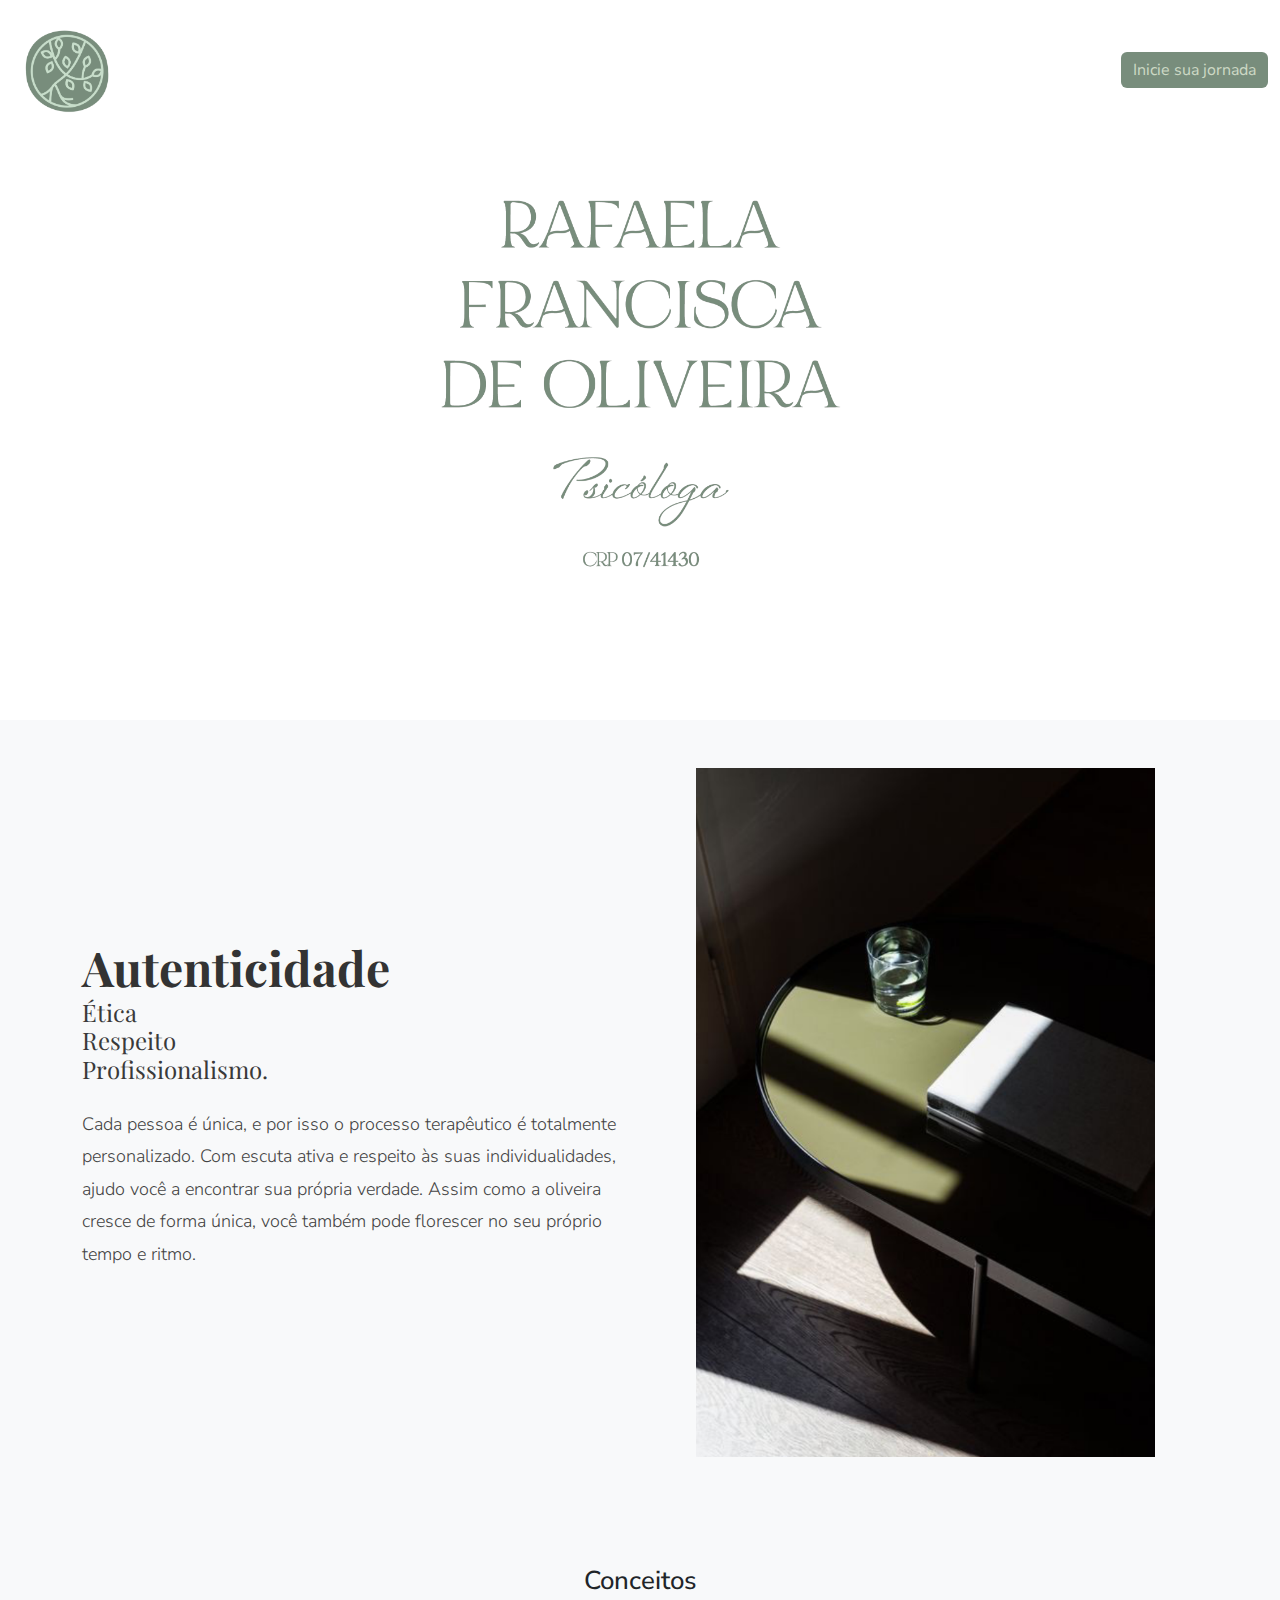
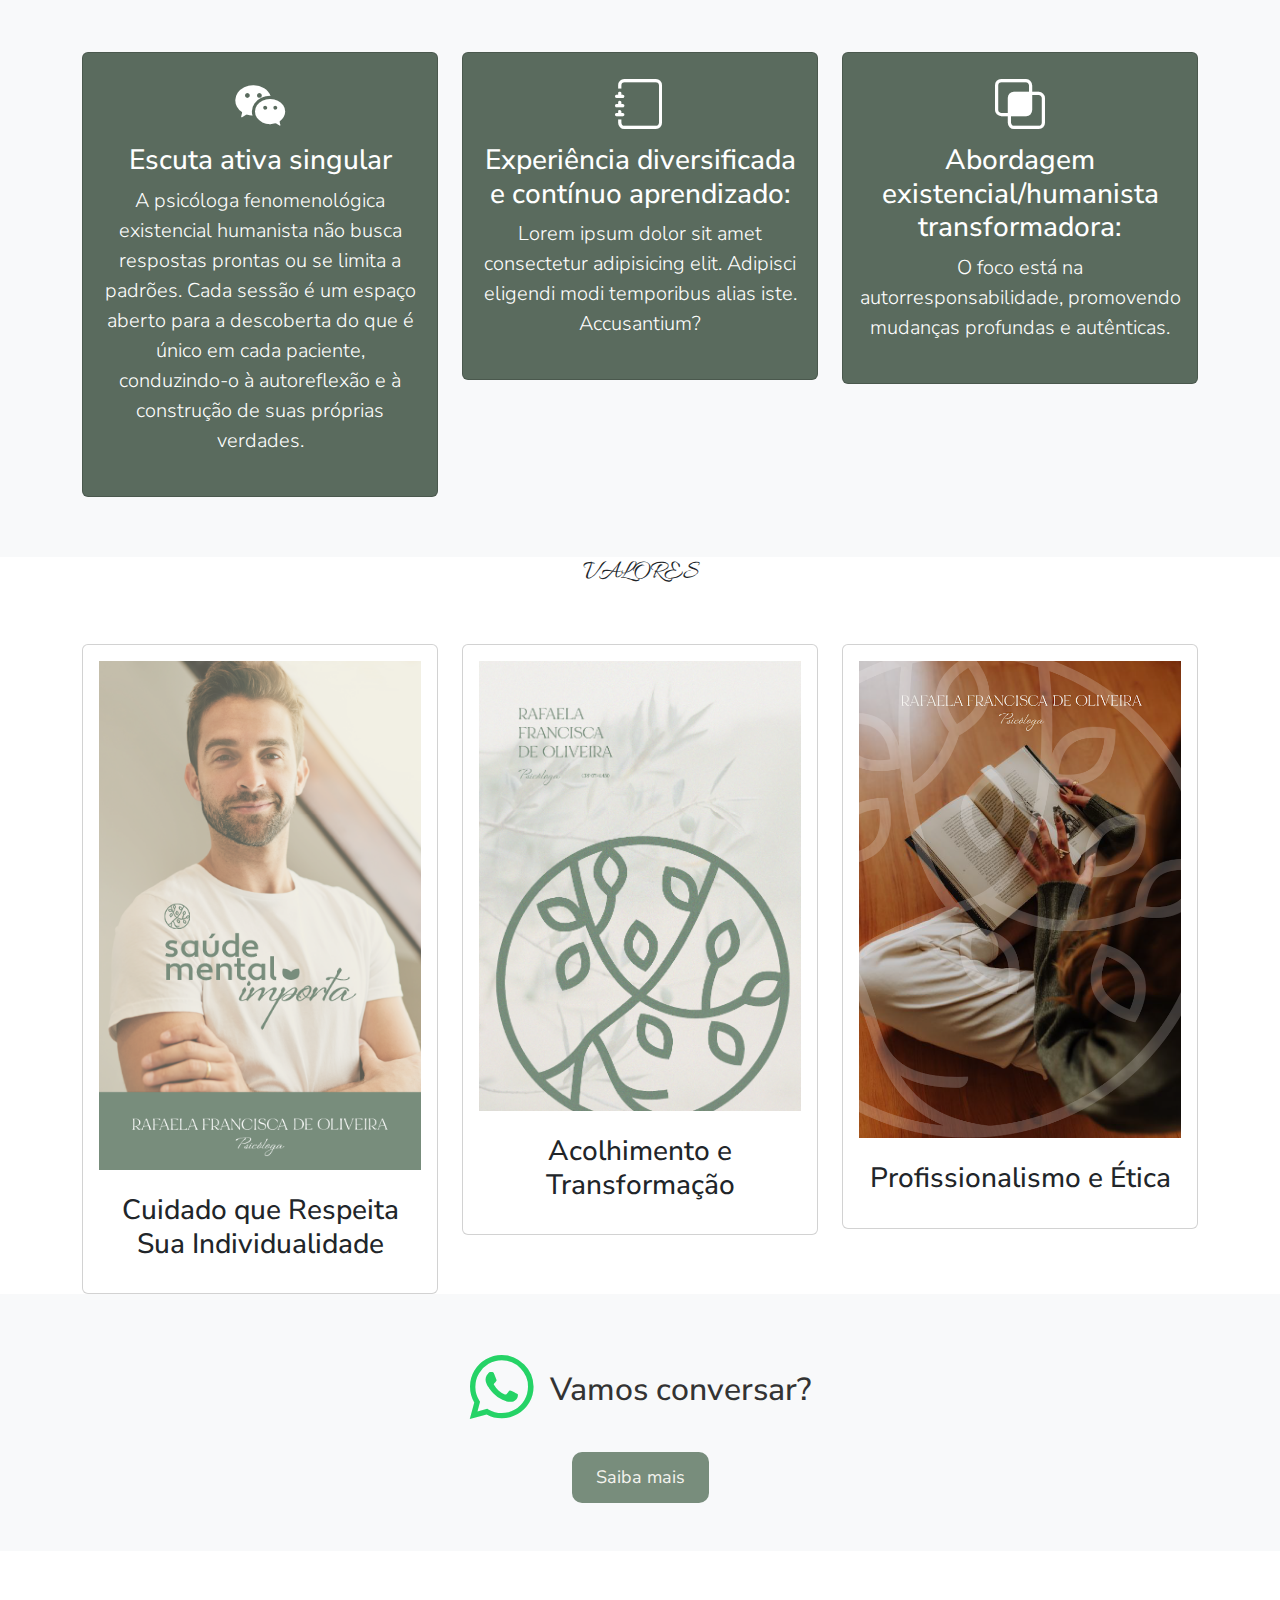
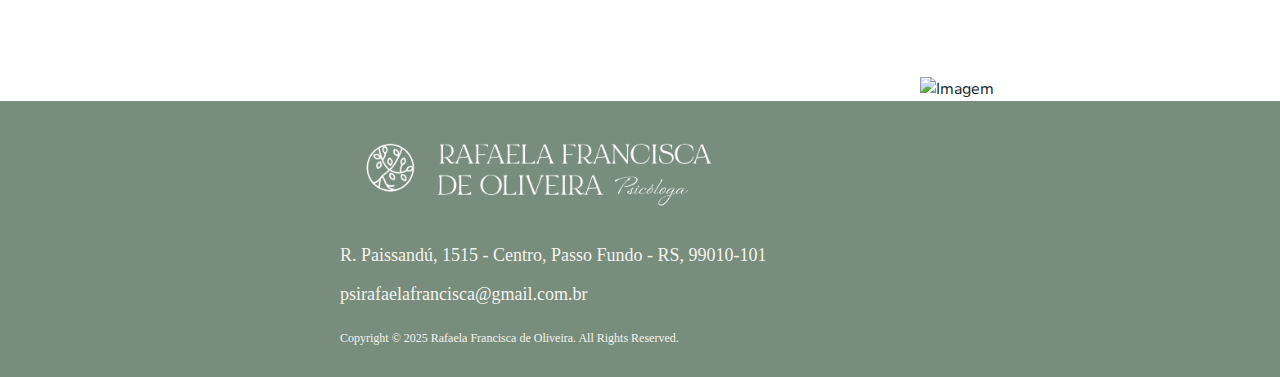
==== commit 1477c1d1: "Começo da implementação do golden ratio" ====
--- a/index.html
+++ b/index.html
@@ -50,21 +50,27 @@
 <body>
     <!-- Cabeçalho -->
     <nav class="navbar navbar-expand-lg navbar-dark">
-        <div class="container-fluid justify-content-center">
+        <div class="container-fluid justify-content-between">
+          <!-- Lado esquerdo: Logo -->
           <a class="navbar-brand" href="#">
-            <img src="files\Brand\logo\rafaela_f_o_simbolo (1).png" alt="Logo" class="d-inline-block align-text-top">
+            <img src="files/Brand/logo/rafaela_f_o_simbolo (1).png" alt="Logo" class="d-inline-block align-text-top">
           </a>
-          <button class="navbar-toggler" type="button" data-bs-toggle="collapse" data-bs-target="#navbarSupportedContent" aria-controls="navbarSupportedContent" aria-expanded="false" aria-label="Toggle navigation">
+      
+          <!-- Botão toggler para mobile -->
+          <button class="navbar-toggler" type="button" data-bs-toggle="collapse" data-bs-target="#navbarSupportedContent"
+            aria-controls="navbarSupportedContent" aria-expanded="false" aria-label="Toggle navigation">
             <span class="navbar-toggler-icon"></span>
           </button>
-          <div class="collapse navbar-collapse justify-content-center" id="navbarSupportedContent">
-            <button class="btn btn-primary contact-btn">Inicie sua jornada</button>
-            <button class="navbar-toggler d-md-none" type="button" data-bs-toggle="collapse" data-bs-target="#menu">
-                <span class="navbar-toggler-icon"></span>
-            </button>
+      
+          <!-- Lado direito: Conteúdo da navbar -->
+          <div class="collapse navbar-collapse" id="navbarSupportedContent">
+            <div class="ms-auto">
+              <button class="btn btn-primary contact-btn">Inicie sua jornada</button>
+            </div>
           </div>
         </div>
-    </nav>
+      </nav>
+      
     <!-- Banner Principal -->
     <div class="hero-banner">
         <div class="video-container">
@@ -85,17 +91,15 @@
             <div class="row justify-content-center align-items-center"> <!-- Alinha os itens verticalmente -->
                 <!-- Coluna do Texto -->
                 <div class="col-12 col-md-6 ">
-                    <h1 id="titulo1" class="display-4">Autenticidade</h1>
-                    <h2 id="subtitulo1" class="h4">Ética<br>Respeito<br>Profissionalismo.</h2>  
-                    <h1 id="titulo2" class="display-4">Autenticidade</h1>
-                    <h2 id="subtitulo2" class="h4">Ética<br>Respeito<br>Profissionalismo.</h2>               
+                    <h1 class="display-4">Autenticidade</h1>
+                    <h2 class="h4">Ética<br>Respeito<br>Profissionalismo.</h2>               
                     <p class="lead mt-4">
                         Cada pessoa é única, e por isso o processo terapêutico é totalmente personalizado. Com escuta ativa e respeito às suas individualidades, ajudo você a encontrar sua própria verdade. Assim como a oliveira cresce de forma única, você também pode florescer no seu próprio tempo e ritmo.
                     </p>
                 </div>
                 <!-- Coluna da Imagem -->
                 <div class="col-12 col-md-6 text-center ">
-                    <img src="files\Brand\Assets\psi_lendo (2).png" alt="Imagem" class="img-fluid">
+                    <img src="files\Brand\Assets\copo.png" alt="Imagem" class="img-fluid">
                 </div>
             </div>
         </div>
@@ -173,7 +177,7 @@
                     <div class="col-12 col-md-12 col-lg-4">
                         <div class="card text-light text-center bg-white pb-2">
                             <div class="card-body text-dark">
-                                <div class="img-area mb-4"><img alt="" class="img-fluid" src="files\Brand\Assets\copo.png"></div>
+                                <div class="img-area mb-4"><img alt="" class="img-fluid" src="files\Brand\Assets\psi_lendo (2).png "></div>
                                 <h3 class="card-title">Profissionalismo e Ética</h3>
                             </div>
                         </div>
--- a/styles.css
+++ b/styles.css
@@ -1,39 +1,23 @@
-@font-face {
-    font-family: 'Bon Vivant Family Serif';
-    src: url('files/fonts/Bon-Vivant-Font/BonVivantSerif.woff2') format('woff2'),
-        url('files/fonts/Bon-Vivant-Font/BonVivantSerif.woff') format('woff');
-    font-weight: normal;
-    font-style: normal;
-    font-display: swap;
-}
-
-@font-face {
-    font-family: 'Bon Vivant Family Serif';
-    src: url('files/fonts/Bon-Vivant-Font/BonVivantSerifBold.woff2') format('woff2'),
-        url('files/fonts/Bon-Vivant-Font/BonVivantSerifBold.woff') format('woff');
-    font-weight: bold;
-    font-style: normal;
-    font-display: swap;
-}
-
-@font-face {
-    font-family: 'Bon Vivant Family Script';
-    src: url('files/fonts/Bon-Vivant-Font/BonVivant-Regular.woff2') format('woff2'),
-        url('files/fonts/Bon-Vivant-Font/BonVivantSerif.woff') format('woff');
-    font-weight: normal;
-    font-style: italic;
-    font-display: swap;
-}
-
-
+:root {
+    --base-font: 16px; /* Valor para mobile */
+    --scale: 1.618;
+}
 
 body {
     font-family: 'Nunito Sans', sans-serif;
+    font-size: var(--base-font);
     margin: 0;
     padding: 0;
     box-sizing: border-box;
 }
 
+h1 {
+    font-size: calc(var(--base-font) * var(--scale) * var(--scale)); /* Tamanho para mobile */
+}
+
+h2 {
+    font-size: calc(var(--base-font) * var(--scale));
+}
 
 .navbar {
     background-color: transparent !important; /* Fundo transparente */
@@ -41,23 +25,24 @@
     width: 100%;
     z-index: 3;
     transition: top 0.5s; /* Adiciona transição suave */
-    height: 100px; /* Aumenta a altura do cabeçalho */
+    height: 140px; /* Aumenta a altura do cabeçalho */
 }
 .navbar-brand img {
-    height: 80px; /* Aumenta o tamanho da logo no cabeçalho */
+    height: 12vh; /* Aumenta o tamanho da logo no cabeçalho */
 }
 .navbar .navbar-brand, .navbar-nav .nav-link {
     color: #F4F3EE !important; /* Ajuste a cor do texto conforme necessário */
     font-size: 1.25rem; /* Aumenta o tamanho da fonte dos links do cabeçalho */
 }
 .navbar-hidden {
-    top: -100px; /* Ajuste o valor conforme a altura da navbar */
-}
+    top: -600px; /* Ajuste o valor conforme a altura da navbar */
+}
+
 /* Banner Principal */
 .hero-banner {
     position: relative;
     width: 100%;
-    min-height: 90vh;
+    min-height: 61.8vh; /* Aplicando a Golden Ratio*/
     display: flex;
     align-items: center;
     justify-content: center;
@@ -82,10 +67,10 @@
 
 .banner-content {
     position: relative;
-    top:20px;
+    top:10px;
     z-index: 2;
     text-align: center;
-    max-width: 90%;
+    max-width: 100%;
     width: 100%; /* Garante que o conteúdo ocupe toda a largura disponível */
 }
 
@@ -102,102 +87,36 @@
     font-size: clamp(1.2rem, 3vw, 1.5rem);
 }
 
-/* Media Queries para ajustes específicos */
-@media (max-width: 768px) {
-    .hero-banner {
-        min-height: 80vh;
-    }
-
-    .banner-content {
-        max-width: 100%; /* Ocupa toda a largura no mobile */
-        padding: 0 20px; /* Evita que o conteúdo encoste nas bordas */
-    }
-
-    .banner-logo {
-        width: min(600px, 100%); /* Aumenta o tamanho no mobile */
-        margin: 0 auto; /* Força centralização */
-        transform: translateX(0); /* Reseta possíveis transformações */
-    }
-}
-
-@media (max-width: 480px) {
-    .video-container video {
-        object-position: 100% center;
-    }
-
-    .banner-logo {
-        width: 100%; /* Torna a imagem ainda maior em telas pequenas */
-    }
-
-    .credential {
-        margin-top: 0.1rem;
-    }
-}
 /* Estilos base (mobile) */
 #experience {
     background-color: #f8f9fa;
     padding: 30px 0; /* Padding menor para mobile */
+    
 }
 
 #experience h1 {
-    
-    color: #333;
-    margin-bottom: 1px;
-}
-#titulo1 {
-    font-family: "Cormorant Garamond", serif;
-    font-weight: 700;
-    font-style: italic;
-    font-size: 50px;
-}
-
-#titulo2 {
     font-family: "Playfair Display", serif;
     font-weight: bold; /* ou remova se não for necessário */
     font-size: 40px;
+    color: #333;
+    margin-bottom: 1px;
 }
 
 #experience h2 {
+    font-family: "Playfair Display", serif;
     font-weight: normal;
     font-size: 20px; /* Tamanho menor para mobile */
     color: #3a3a3a;
 }
-#subtitulo1 {
-    font-family: "Cormorant Garamond", serif;
-    font-weight: 600;
-    font-style: normal;
-}
-#subtitulo1 {
-    font-family: "Playfair Display", serif;
-    font-weight: normal;
-}
 
 #experience p.lead {
+    display: flex;
+    justify-content: center; /* Centraliza horizontalmente */
+    align-items: center; /* Centraliza verticalmente */
     font-size: 16px; /* Tamanho menor para mobile */
     color: #444;
     line-height: 1.6; /* Espaçamento mais compacto */
     max-width: 100%; /* Ocupa toda a largura no mobile */
-}
-
-/* Media Queries para telas maiores (tablet/desktop) */
-@media (min-width: 768px) { /* Breakpoint "md" do Bootstrap */
-    #experience {
-        padding: 60px 0; /* Padding maior para desktop */
-    }
-
-    #experience h1 {
-        font-size: 48px; /* Tamanho original */
-    }
-
-    #experience h2 {
-        font-size: 24px;
-    }
-
-    #experience p.lead {
-        font-size: 18px;
-        line-height: 1.8;
-        max-width: 800px; /* Largura fixa em telas grandes */
-    }
 }
 
 /* Estilo dos cartões Conceito */
@@ -328,4 +247,44 @@
 .footer-copyright {
     font-size: 12px; /* Tamanho da fonte menor para o copyright */
     margin-bottom: 10px;
+}
+
+/* Media Queries para ajustes DESKTOP */
+@media (min-width: 768px) {
+    :root {
+        --base-font: 16px; /* Ajuste para telas maiores */
+    }
+
+    .hero-banner {
+        min-height: 80vh;
+    }
+
+    .banner-content {
+        max-width: 100%; /* Ocupa toda a largura no mobile */
+        padding: 0 20px; /* Evita que o conteúdo encoste nas bordas */
+    }
+
+    .banner-logo {
+        width: min(600px, 100%); /* Aumenta o tamanho no mobile */
+        margin: 0 auto; /* Força centralização */
+        transform: translateX(0); /* Reseta possíveis transformações */
+    }
+
+    #experience {
+        padding: 60px 0; /* Padding maior para desktop */
+    }
+
+    #experience h1 {
+        font-size: 48px; /* Tamanho original */
+    }
+
+    #experience h2 {
+        font-size: 24px;
+    }
+
+    #experience p.lead {
+        font-size: 18px;
+        line-height: 1.8;
+        max-width: 800px; /* Largura fixa em telas grandes */
+    }
 }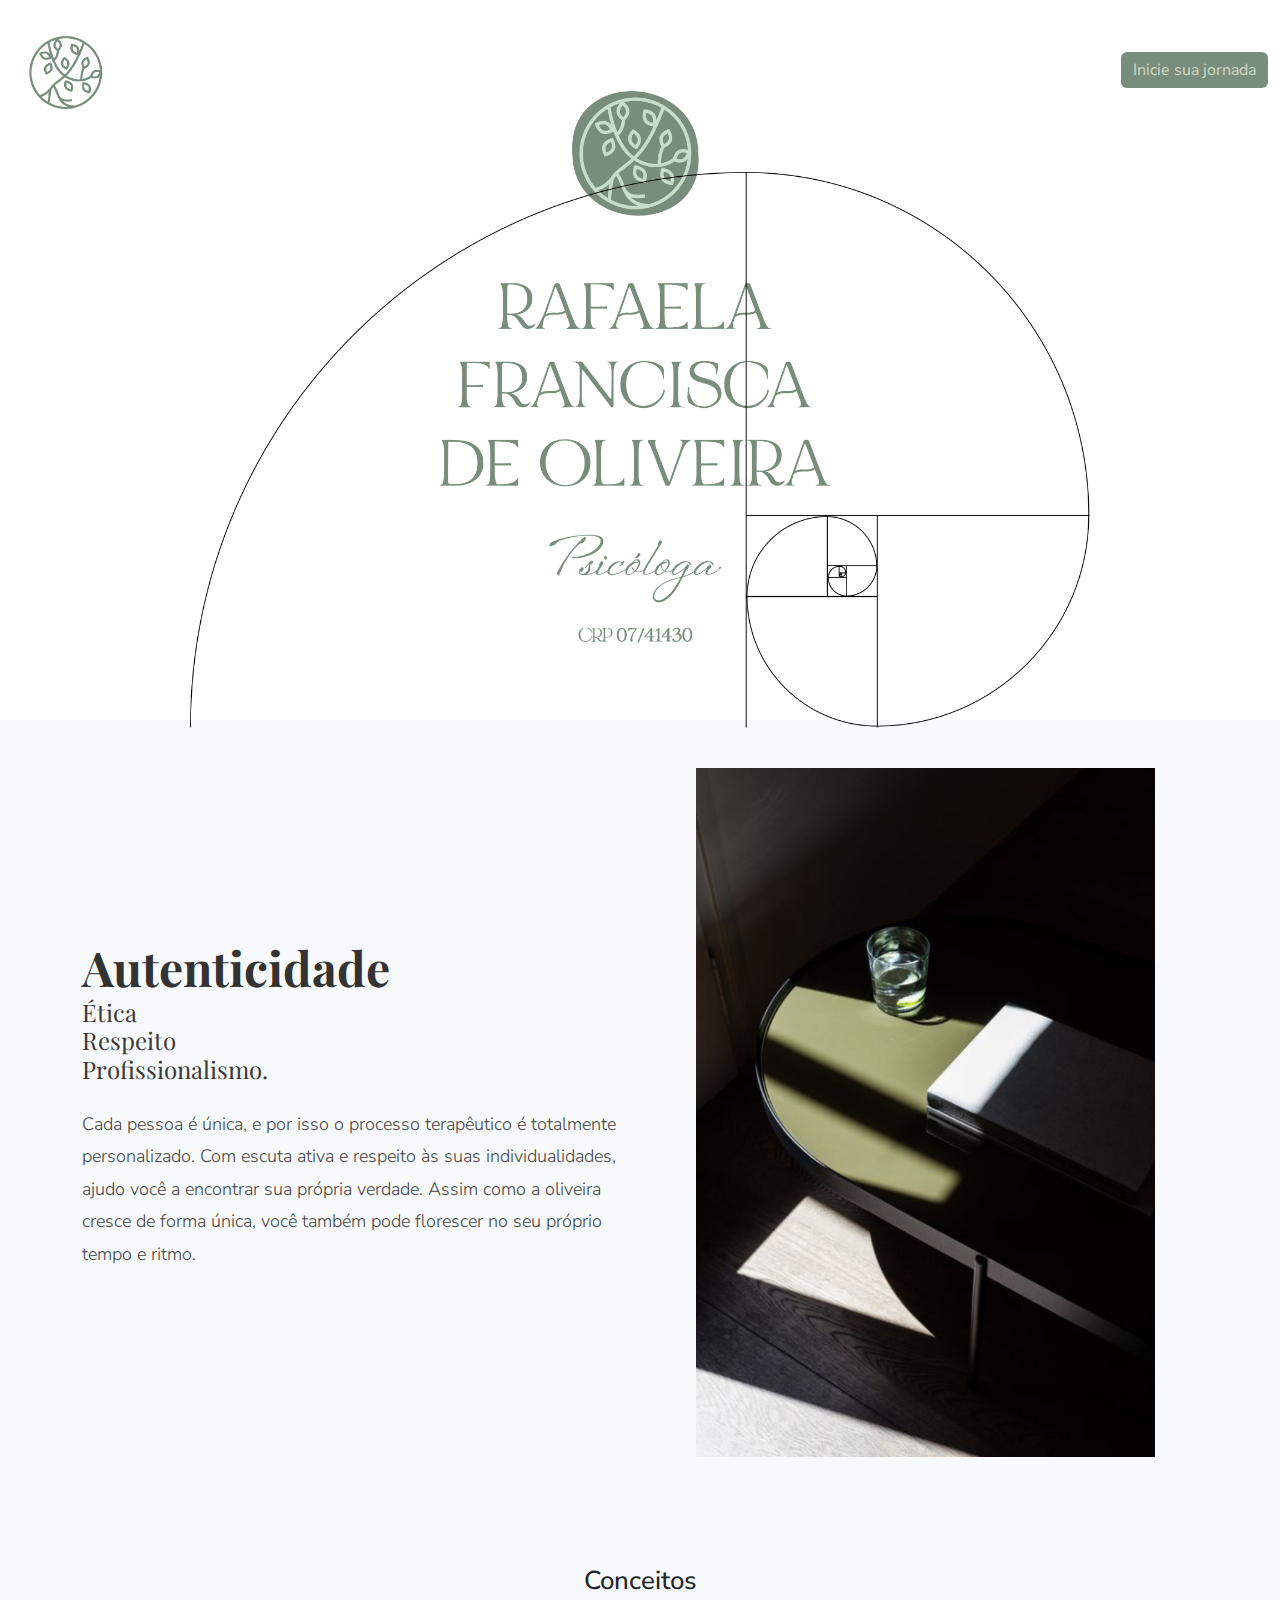
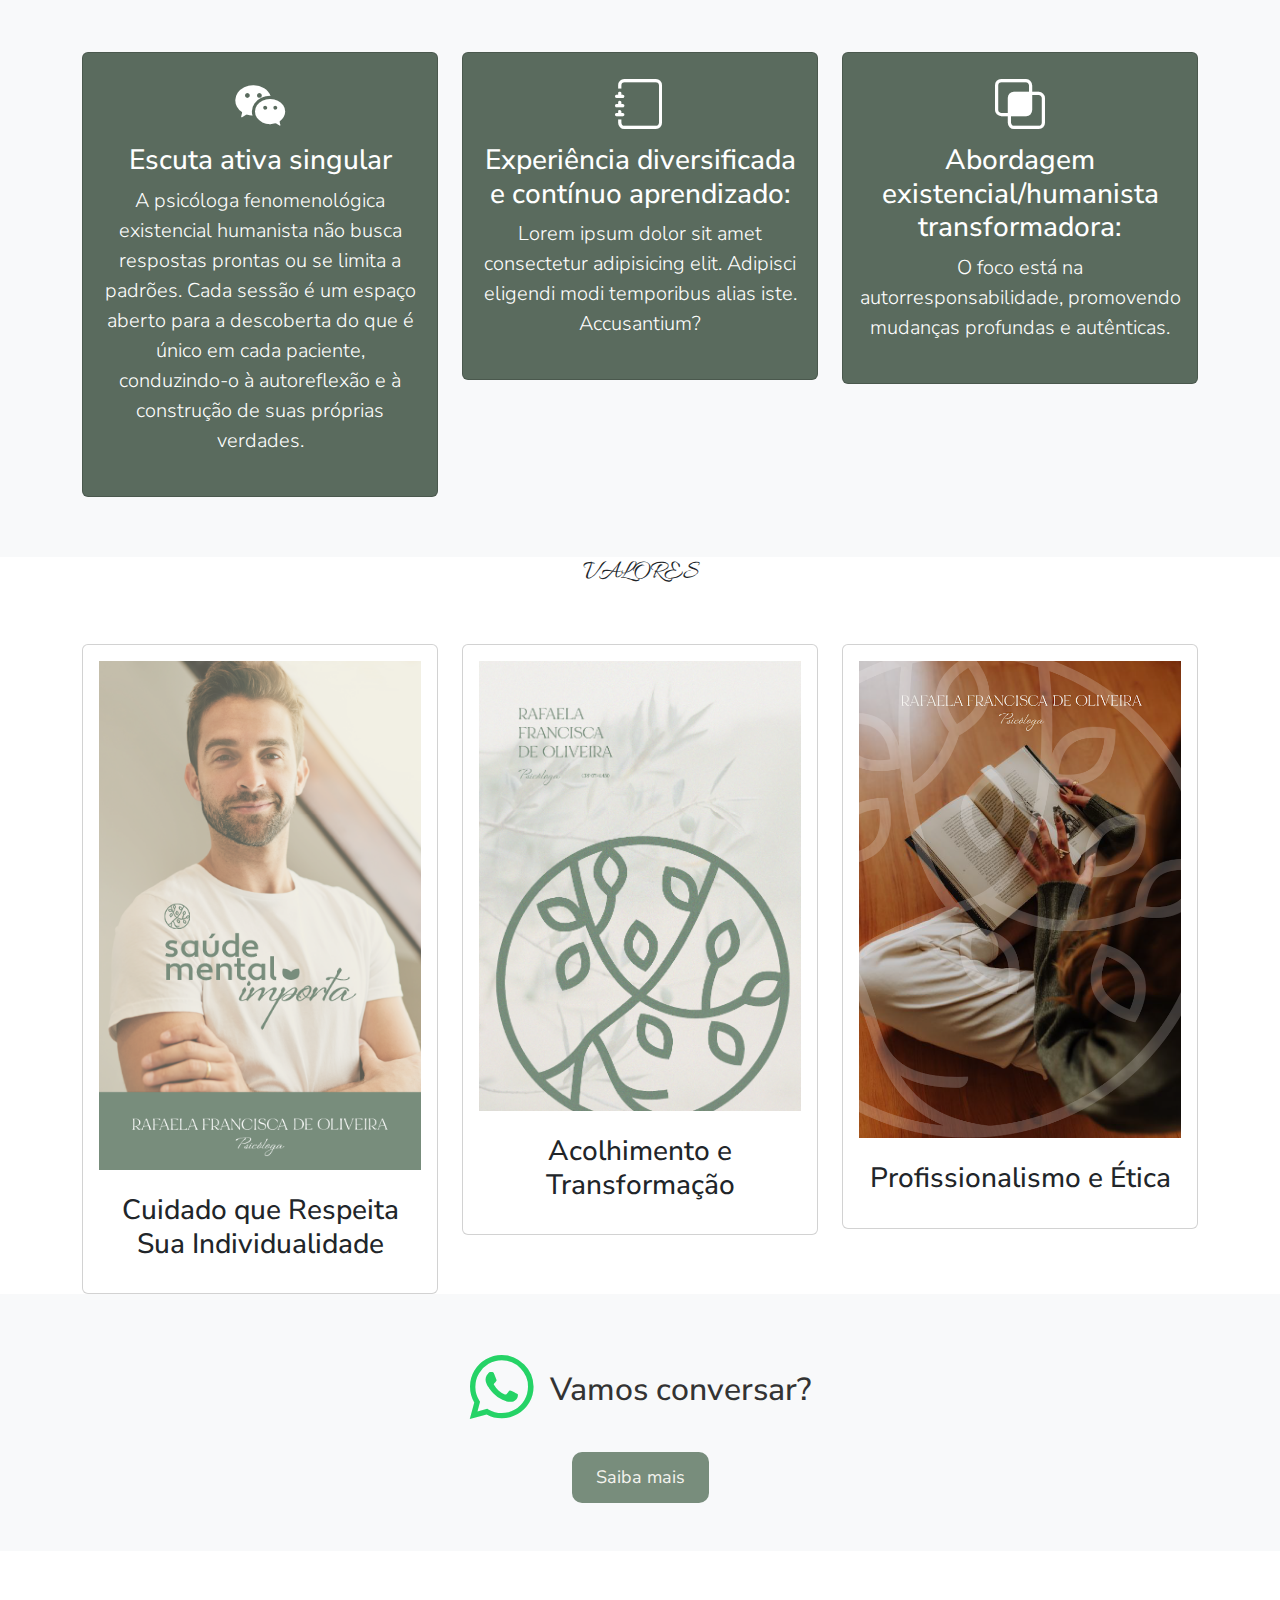
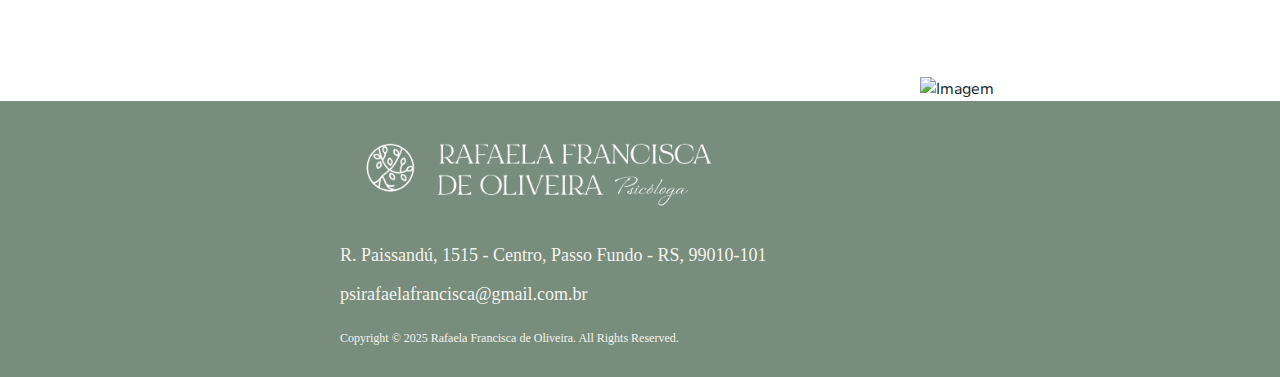
==== commit 6b247747: "Aplicação da golden ratio para organização" ====
--- a/index.html
+++ b/index.html
@@ -53,7 +53,7 @@
         <div class="container-fluid justify-content-between">
           <!-- Lado esquerdo: Logo -->
           <a class="navbar-brand" href="#">
-            <img src="files/Brand/logo/rafaela_f_o_simbolo (1).png" alt="Logo" class="d-inline-block align-text-top">
+            <img src="files\Brand\logo\rafaela_f_o_simbolo (3).png" alt="Logo" class="d-inline-block align-text-top">
           </a>
       
           <!-- Botão toggler para mobile -->
@@ -80,11 +80,12 @@
             </video>
         </div>
         <div class="banner-content">
-            <img src="files\Brand\Vertical\PNG\rafaela_f_o_vertical_escuro_no_logo.PNG" 
+            <img src="files\Brand\Vertical\PNG\rafaela_f_o_vertical (1).png" 
                 alt="Logo" 
                 class="banner-logo">
         </div>
     </div>
+    
     <!-- Seção de Experiência -->
     <section id="experience" class="py-5">
         <div class="container">
@@ -224,12 +225,15 @@
             </div>
         </div>
     </footer>
-   
+
+    <!-- Overlay da Golden Ratio (apenas para guia visual) -->
+    <div class="golden-overlay top-left">
+        <img src="files\Brand\Vertical\PNG\GoldenRatio.png" alt="Guia Golden Ratio" class="golden-image">
+    </div>
    
     <script src="https://code.jquery.com/jquery-3.6.0.min.js"></script>
     <script src="https://cdn.jsdelivr.net/npm/bootstrap@5.3.3/dist/js/bootstrap.bundle.min.js"></script>
     <script src="scripts.js"></script>
-
-    
+  
 </body>
 </html>
--- a/styles.css
+++ b/styles.css
@@ -249,6 +249,29 @@
     margin-bottom: 10px;
 }
 
+.golden-overlay {
+    position: fixed;
+    top: 0;
+    left: 0;
+    width: 100vw;
+    height: 100vh;
+    display: flex;
+    justify-content: center;
+    align-items: center;
+    z-index: 9999;
+    overflow: hidden;
+  }
+  
+  .golden-image {
+    height: 100vw; /* altura*/
+    min-height: 100vw;
+    width: 100vh; /* largura*/
+    min-width: 100vh; /* Garante que a imagem não ultrapasse a largura da tela */
+    object-fit:fill; /* Mantém a imagem visível sem cortes */
+    transform: rotate(90deg); /* Gira a imagem para ficar em pé */
+  }
+
+
 /* Media Queries para ajustes DESKTOP */
 @media (min-width: 768px) {
     :root {
@@ -287,4 +310,18 @@
         line-height: 1.8;
         max-width: 800px; /* Largura fixa em telas grandes */
     }
+    .golden-overlay {
+        /* Exemplo: diminuir o overlay ou reposicioná-lo se necessário */
+        /* Se preferir não exibir o overlay no desktop, use: */
+        /* display: none; */
+        width: 100%;
+        /* Ou ajuste seu tamanho: */
+        padding: 5%;  /* Cria uma margem interna para que a imagem não ocupe 100% */
+      }
+    .golden-image {
+    height: 100%; /* Faz a imagem cobrir toda a altura da tela */
+    max-width: 100vh; /* Garante que a imagem não ultrapasse a largura da tela */
+    object-fit: contain; /* Mantém a imagem visível sem cortes */
+    transform: rotate(0); /* Gira a imagem para ficar em pé */
+    }
 }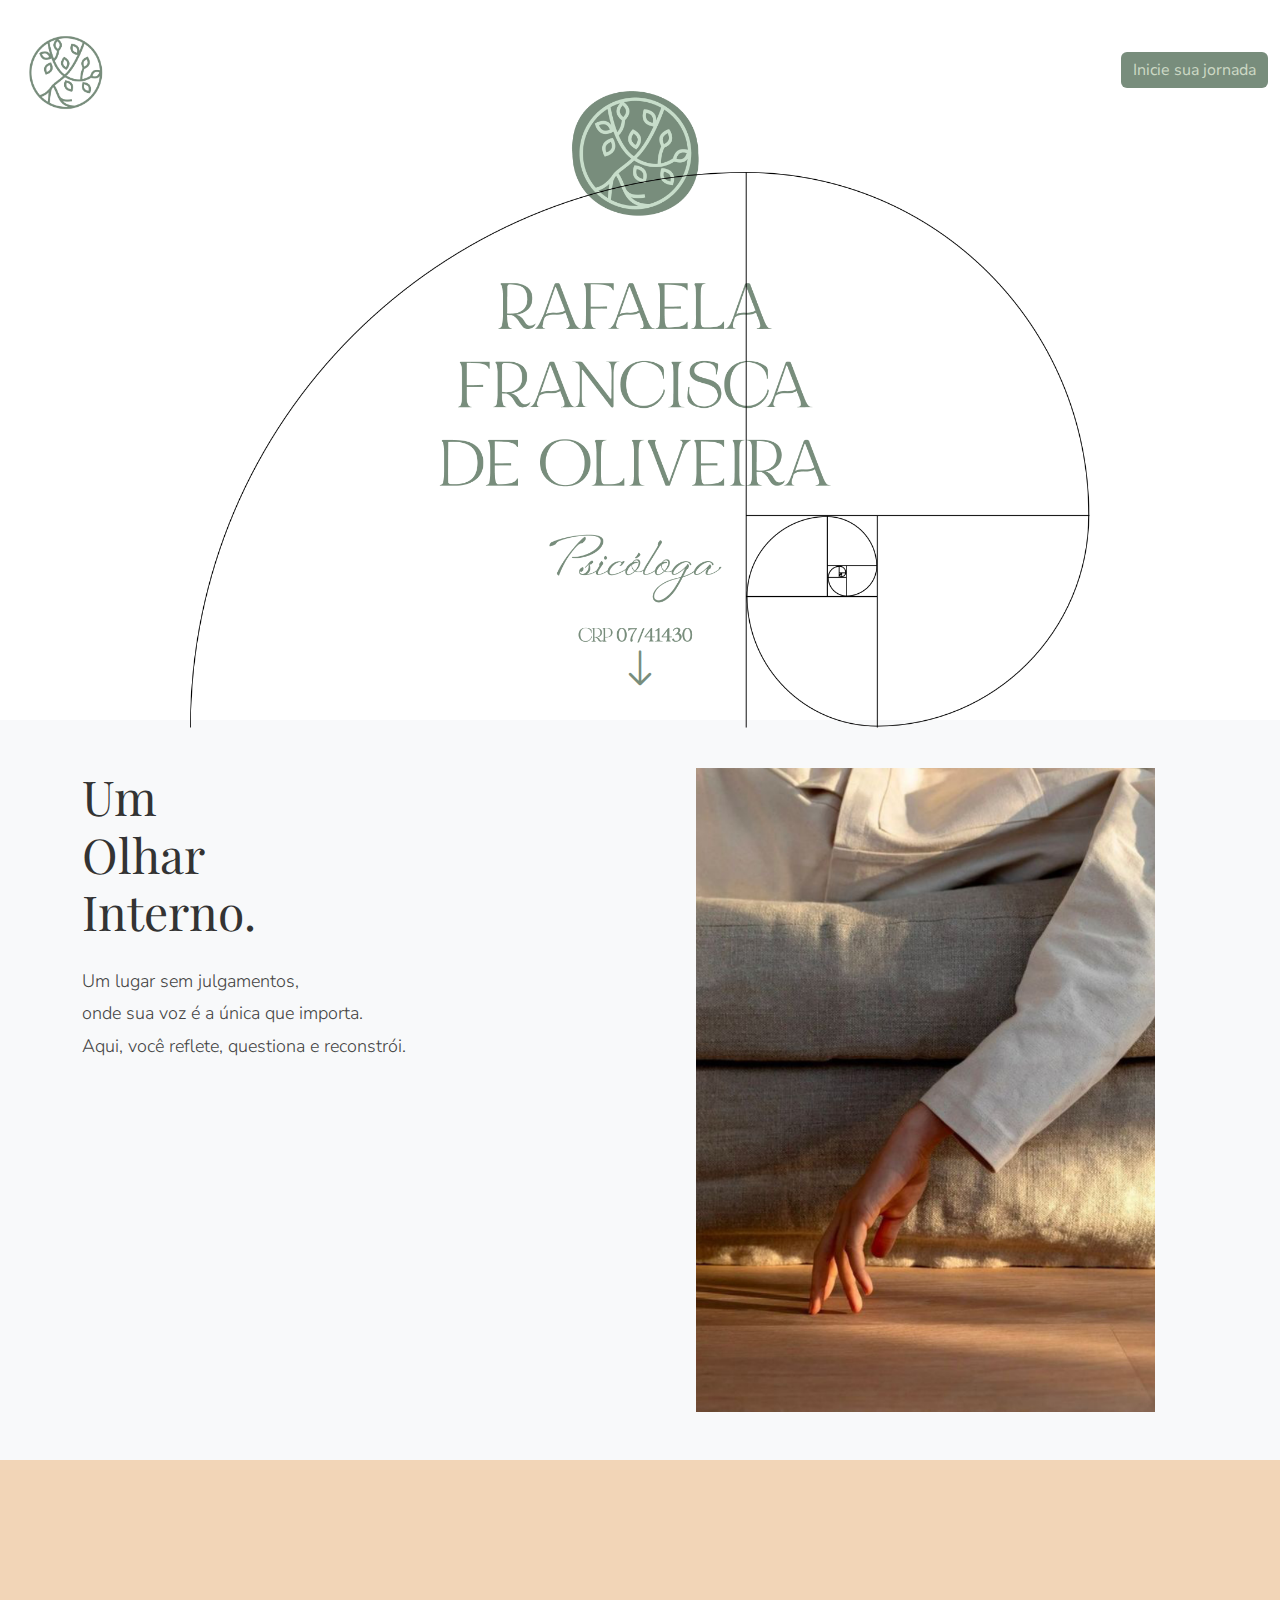
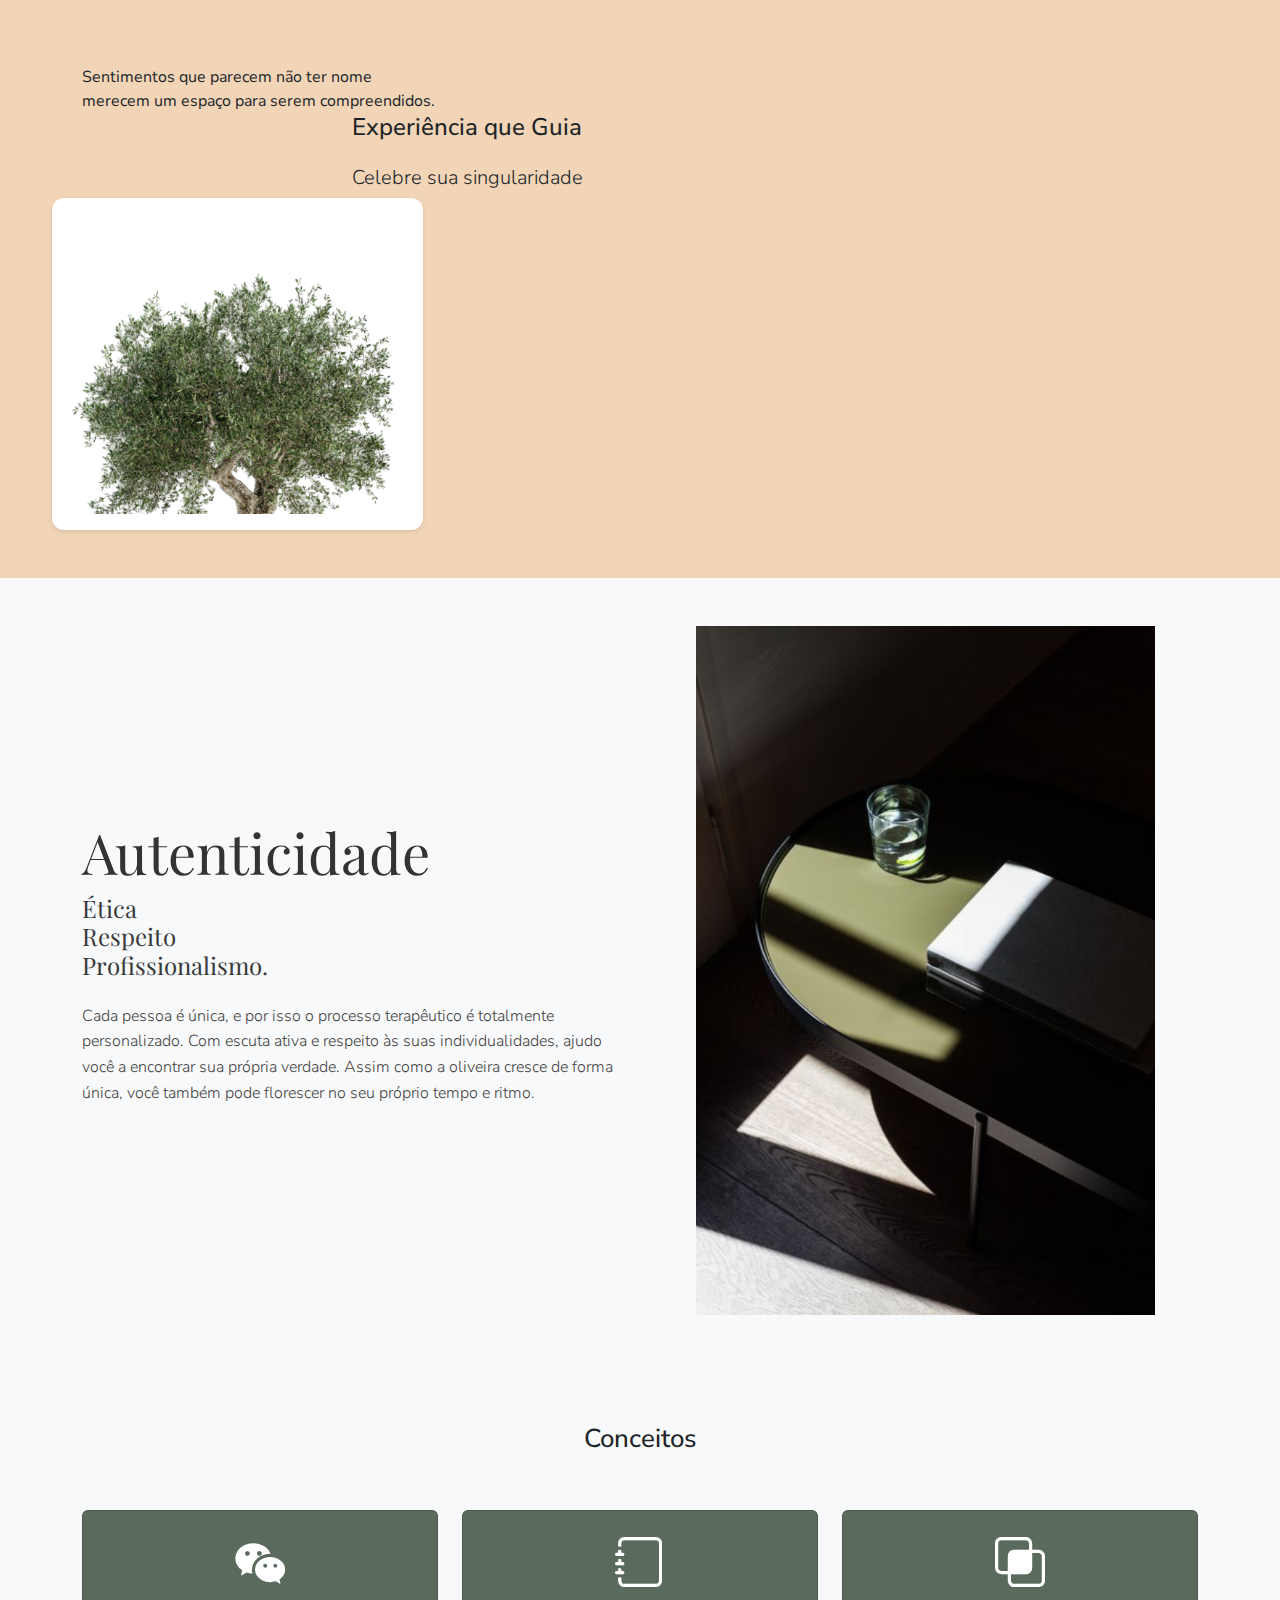
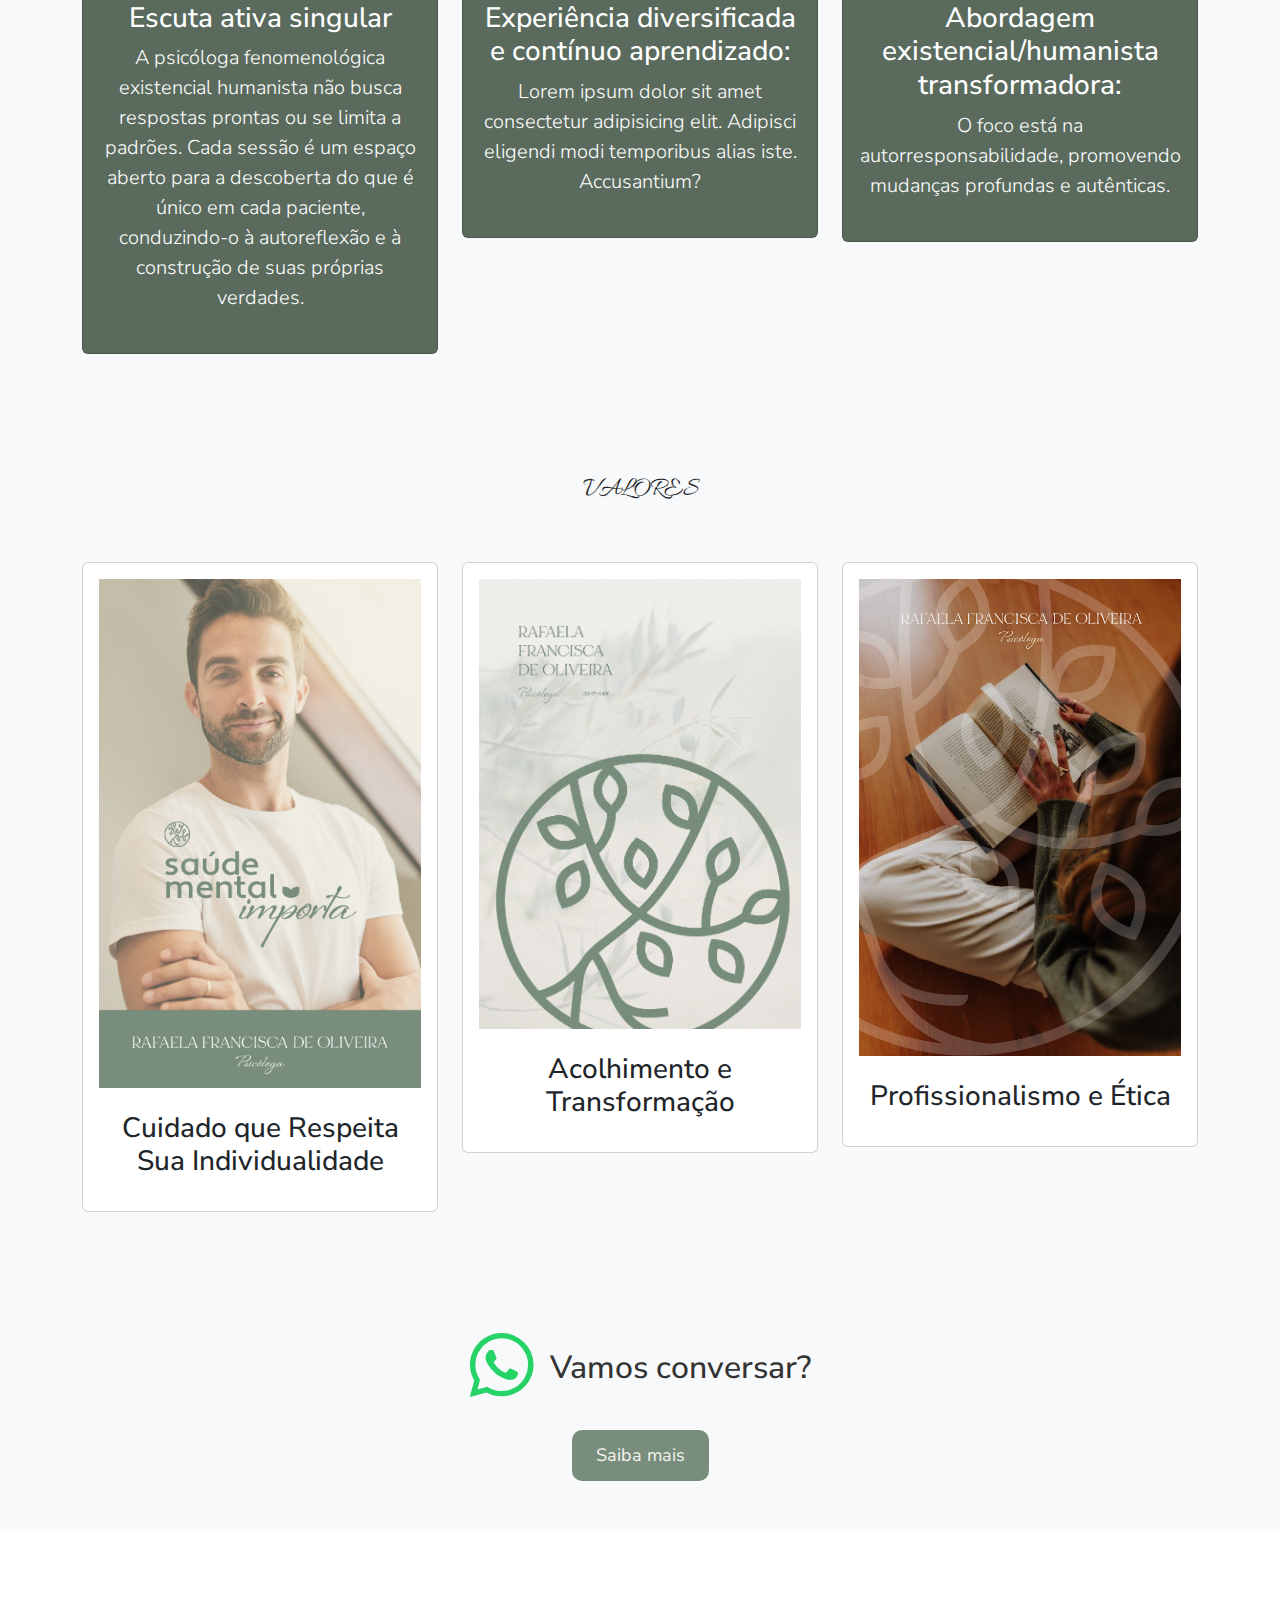
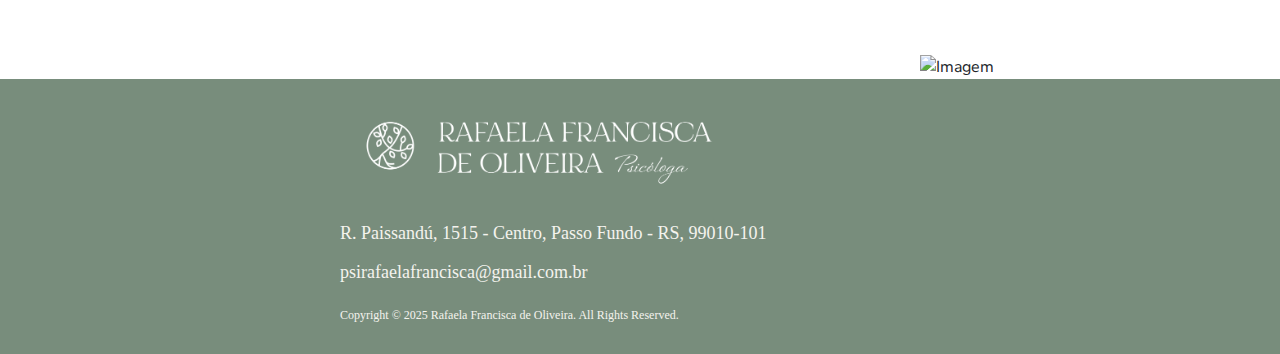
==== commit dec03e60: "Inserindo os conteúdos da sessão confiança" ====
--- a/index.html
+++ b/index.html
@@ -8,7 +8,7 @@
     <link href="https://cdn.jsdelivr.net/npm/bootstrap@5.3.3/dist/css/bootstrap.min.css" rel="stylesheet" integrity="sha384-QWTKZyjpPEjISv5WaRU9OFeRpok6YctnYmDr5pNlyT2bRjXh0JMhjY6hW+ALEwIH" crossorigin="anonymous">
     <link href="styles.css" rel="stylesheet">
     <link href="https://fonts.googleapis.com/css2?family=Playfair+Display:wght@400;700&family=Allura&family=Nunito+Sans:wght@400;700&display=swap" rel="stylesheet">
-    <link href="https://fonts.googleapis.com/css2?family=Lora:wght@400;700&family=Playfair+Display:wght@400;700&display=swap" rel="stylesheet">
+    <link href="https://fonts.googleapis.com/css2?family=Lora:wght@400;700&family=Playfair+Display:wght@400;700&display=swap" rel="stylesheet">  
     <link rel="preconnect" href="https://fonts.googleapis.com">
     <link rel="preconnect" href="https://fonts.gstatic.com" crossorigin>
     <link href="https://fonts.googleapis.com/css2?family=Cormorant+Garamond:ital,wght@0,300;0,400;0,500;0,600;0,700;1,300;1,400;1,500;1,600;1,700&family=EB+Garamond:ital,wght@0,400..800;1,400..800&display=swap" rel="stylesheet">
@@ -84,10 +84,81 @@
                 alt="Logo" 
                 class="banner-logo">
         </div>
+        <div class="arrow-down">
+            <i class="bi bi-arrow-down"></i>
+        </div>
     </div>
-    
     <!-- Seção de Experiência -->
     <section id="experience" class="py-5">
+        <div class="container">
+            <div class="row justify-content-center align-items-left"> <!-- Alinha os itens verticalmente -->
+                <!-- Coluna do Texto -->
+                <div class="col-12 col-md-6 ">
+                    <h1 class="h4">Um<br>Olhar<br>Interno.</h1>               
+                    <p class="lead mt-4">
+                        Um lugar sem julgamentos,<br> onde sua voz é a única que importa. <br> Aqui, você reflete, questiona e reconstrói.
+                    </p>
+                </div>
+                <!-- Coluna da Imagem -->
+                <div class="col-12 col-md-6 text-center ">
+                    <img src="files\Brand\Assets\hand.png" alt="Imagem" class="img-fluid">
+                </div>
+            </div>
+        </div>
+    </section>
+
+    <!-- Seção de Sentimentos -->
+    <section id="sentimentos" class="feeling-section py-5">
+        <div class="container">
+          <div class="position-relative video-container">
+            <!-- Vídeo (muted para possibilitar autoplay sem intervenção do usuário) -->
+            <video id="myVideo" class="w-100" muted playsinline>
+              <source src="files\Brand\folhas background.mp4" type="video/mp4">
+              Seu navegador não suporta o elemento de vídeo.
+            </video>
+            <!-- Campo de texto que atuará como modal (inicialmente oculto) -->
+            <div id="videoModal" class="video-modal">
+              Sentimentos que parecem não ter nome<br>
+              merecem um espaço para serem compreendidos.
+            </div>
+          </div>
+        </div>
+        <div id="confianca" class="container">
+            <div class="row justify-content-center align-items-left"> 
+                <div class="col-12 col-md-6 ">
+                    <p class="h4">Experiência que Guia</p>               
+                    <h1 class="lead mt-4">Celebre sua singularidade</h1>
+                </div>
+            </div>
+            <div class="trust-grid">
+                <!-- Item 1 -->
+                <div class="trust-card">
+                    <div class="trust-trigger">
+                        <img src="files\Brand\Assets\three.png" alt="Confiança" class="trust-img">
+                    </div>
+                    <div class="trust-expansion">
+                        <div class="testimonial-box">
+                            <h3>What clients say</h3>
+                            <blockquote>
+                                "As the milestones of the past formed a great indulgence to my 
+                                journey. I resolved, contrary to my first intention, to make 
+                                the being of a gigantic stature; that is to say, about eight 
+                                feet in height, and proportionately large. After having formed 
+                                this determination, and having spent some months in..."
+                            </blockquote>
+                        </div>
+                    </div>
+                </div>
+            </div>
+        </div>
+      </section>
+    <!-- Seção de confiança -->
+    <section class="">
+        
+    </section>
+    
+    <!-- Seção de message -->
+    <section id="message" class="py-5">
         <div class="container">
             <div class="row justify-content-center align-items-center"> <!-- Alinha os itens verticalmente -->
                 <!-- Coluna do Texto -->
--- a/styles.css
+++ b/styles.css
@@ -6,8 +6,6 @@
 body {
     font-family: 'Nunito Sans', sans-serif;
     font-size: var(--base-font);
-    margin: 0;
-    padding: 0;
     box-sizing: border-box;
 }
 
@@ -17,6 +15,9 @@
 
 h2 {
     font-size: calc(var(--base-font) * var(--scale));
+}
+p{
+    font-size: var(--base-font);
 }
 
 .navbar {
@@ -81,23 +82,38 @@
     margin: 0 auto; /* Centraliza horizontalmente */
 }
 
-.credential {
-    font-family: 'Bon Vivant Family Serif';
-    color: #F4F3EE;
-    font-size: clamp(1.2rem, 3vw, 1.5rem);
+.arrow-down {
+    position: absolute;
+    bottom: 20px; /* Distância do fundo */
+    left: 50%;
+    transform: translateX(-50%);
+    font-size: 2.5rem; /* Tamanho do ícone */
+    color: #788D7C; /* Cor do ícone */
+    animation: bounce 2s infinite; /* Animação opcional */
+}
+
+@keyframes bounce {
+    0%, 20%, 50%, 80%, 100% {
+        transform: translateX(-50%) translateY(0);
+    }
+    40% {
+        transform: translateX(-50%) translateY(-20px);
+    }
+    60% {
+        transform: translateX(-50%) translateY(-10px);
+    }
 }
 
 /* Estilos base (mobile) */
 #experience {
     background-color: #f8f9fa;
-    padding: 30px 0; /* Padding menor para mobile */
+    padding: 1000px 0; /* Padding menor para mobile */
     
 }
 
 #experience h1 {
     font-family: "Playfair Display", serif;
-    font-weight: bold; /* ou remova se não for necessário */
-    font-size: 40px;
+    font-weight: normal; /* ou remova se não for necessário */
     color: #333;
     margin-bottom: 1px;
 }
@@ -105,15 +121,149 @@
 #experience h2 {
     font-family: "Playfair Display", serif;
     font-weight: normal;
-    font-size: 20px; /* Tamanho menor para mobile */
     color: #3a3a3a;
 }
 
 #experience p.lead {
     display: flex;
-    justify-content: center; /* Centraliza horizontalmente */
+    justify-content: left; /* Centraliza horizontalmente */
     align-items: center; /* Centraliza verticalmente */
-    font-size: 16px; /* Tamanho menor para mobile */
+    font-size: var(--base-font);
+    color: #444;
+    line-height: 1.6; /* Espaçamento mais compacto */
+    max-width: 100%; /* Ocupa toda a largura no mobile */
+}
+
+/* Estilização do modal de texto sobre o vídeo */
+.feeling-section {
+    padding: 1rem;
+    background: #F2D5B7;
+    min-height: 61.8vh; /* Aplicando a Golden Ratio*/
+}
+
+#sentimentos.video-modal {
+    position: absolute;
+    bottom: 10px;
+    right: 10px;
+    background-color: rgba(0, 0, 0, 0.7);
+    color: #fff;
+    padding: 10px 15px;
+    border-radius: 5px;
+    /* Inicialmente oculto */
+    display: none;
+    /* Para a animação de subida */
+    transition: transform 0.5s ease, opacity 0.5s ease;
+    transform: translateY(100%);
+    opacity: 0;
+    font-size: 14px;
+  }
+  
+/* Classe que exibe o modal com a animação de subida */
+#sentimentos.video-modal.show {
+display: block;
+transform: translateY(0);
+opacity: 1;
+}
+
+#confianca.container {
+    width: 100%;
+    max-width: 1200px;
+    margin: 0 auto;
+}
+
+.section-title {
+    text-align: center;
+    font-size: 1.5rem;
+    margin-bottom: 1.5rem;
+    color: #2c3e50;
+}
+
+.trust-grid {
+    display: grid;
+    gap: 1rem;
+}
+
+.trust-card {
+    position: relative;
+    border-radius: 12px;
+    overflow: hidden;
+    box-shadow: 0 2px 4px rgba(0,0,0,0.1);
+    transition: all 0.3s ease;
+}
+
+.trust-trigger {
+    cursor: pointer;
+    padding: 1rem;
+    background: white;
+}
+
+.trust-img {
+    width: 100%;
+    height: 200px;
+    object-fit: cover;
+    border-radius: 8px;
+}
+
+.trust-expansion {
+    max-height: 0;
+    overflow: hidden;
+    transition: all 0.4s cubic-bezier(0.4, 0, 0.2, 1);
+}
+
+.testimonial-box {
+    padding: 1.5rem;
+    background: rgba(120, 141, 124, 0.95);
+    color: #f4f3ee;
+}
+
+.testimonial-box h3 {
+    font-size: 1.2rem;
+    margin-bottom: 1rem;
+}
+
+blockquote {
+    font-style: italic;
+    line-height: 1.6;
+    margin: 0;
+    position: relative;
+    padding-left: 1.5rem;
+}
+
+blockquote::before {
+    content: "“";
+    position: absolute;
+    left: 0;
+    top: -0.5rem;
+    font-size: 2rem;
+    color: #dba486;
+}
+
+/* Estilos base (mobile) */
+#message {
+    background-color: #f8f9fa;
+    padding: 30px 0; /* Padding menor para mobile */
+    
+}
+
+#message h1 {
+    font-family: "Playfair Display", serif;
+    font-weight: normal; /* ou remova se não for necessário */
+    color: #333;
+    padding-top: 10rem
+    margin-bottom: 1px;
+}
+
+#message h2 {
+    font-family: "Playfair Display", serif;
+    font-weight: normal;
+    color: #3a3a3a;
+}
+
+#message p.lead {
+    display: flex;
+    justify-content: left; /* Centraliza horizontalmente */
+    align-items: center; /* Centraliza verticalmente */
+    font-size: var(--base-font);
     color: #444;
     line-height: 1.6; /* Espaçamento mais compacto */
     max-width: 100%; /* Ocupa toda a largura no mobile */
@@ -137,7 +287,7 @@
 .concepts .card-body i {
 	font-size: 50px;
 }
-s
+
 /* Estilo da seção de valores */
 #values {
     background-color: #f8f9fa; /* Cor de fundo da seção */
@@ -148,19 +298,6 @@
 }
 .values .card {
 	box-shadow: 15px 15px 40px ;
-}
-/* Contêiner da imagem flutuante */
-.image-container {
-    position: relative; /* Define o contexto de posicionamento para a imagem */
-    width: 100%; /* Ocupa a largura total */
-    min-height: 150px; /* Altura mínima para garantir espaço para a imagem */
-}
-.floating-image {
-    position: absolute;
-    bottom: 0;
-    right: 0;
-    width: 300px; /* Reduz o tamanho da imagem flutuante */
-    z-index: 1; /* Garante que a imagem fique acima do conteúdo do rodapé */
 }
 
 /* Estilo da seção de contato */
@@ -197,6 +334,21 @@
     font-size: 4rem; /* Tamanho do ícone */
     margin-right: 100px; /* Espaçamento à direita do ícone */
 }
+
+/* Contêiner da imagem flutuante */
+.image-container {
+    position: relative; /* Define o contexto de posicionamento para a imagem */
+    width: 100%; /* Ocupa a largura total */
+    min-height: 150px; /* Altura mínima para garantir espaço para a imagem */
+}
+.floating-image {
+    position: absolute;
+    bottom: 0;
+    right: 0;
+    width: 300px; /* Reduz o tamanho da imagem flutuante */
+    z-index: 1; /* Garante que a imagem fique acima do conteúdo do rodapé */
+}
+
 /* Início do footer */
 .footer {
     background-color: #788D7C;
@@ -310,6 +462,26 @@
         line-height: 1.8;
         max-width: 800px; /* Largura fixa em telas grandes */
     }
+    /* Sessão Confiança*/
+    .trust-grid {
+        grid-template-columns: repeat(3, 1fr);
+        gap: 2rem;
+        
+    }
+
+    .section-title {
+        font-size: 2rem;
+        margin-bottom: 3rem;
+    }
+
+    .trust-img {
+        height: 300px;
+    }
+
+    .testimonial-box {
+        padding: 2rem;
+    }
+
     .golden-overlay {
         /* Exemplo: diminuir o overlay ou reposicioná-lo se necessário */
         /* Se preferir não exibir o overlay no desktop, use: */
@@ -324,4 +496,13 @@
     object-fit: contain; /* Mantém a imagem visível sem cortes */
     transform: rotate(0); /* Gira a imagem para ficar em pé */
     }
+}
+
+/* Estado expandido */
+.trust-card.active .trust-expansion {
+    max-height: 500px;
+}
+
+.trust-card.active {
+    box-shadow: 0 8px 16px rgba(0,0,0,0.15);
 }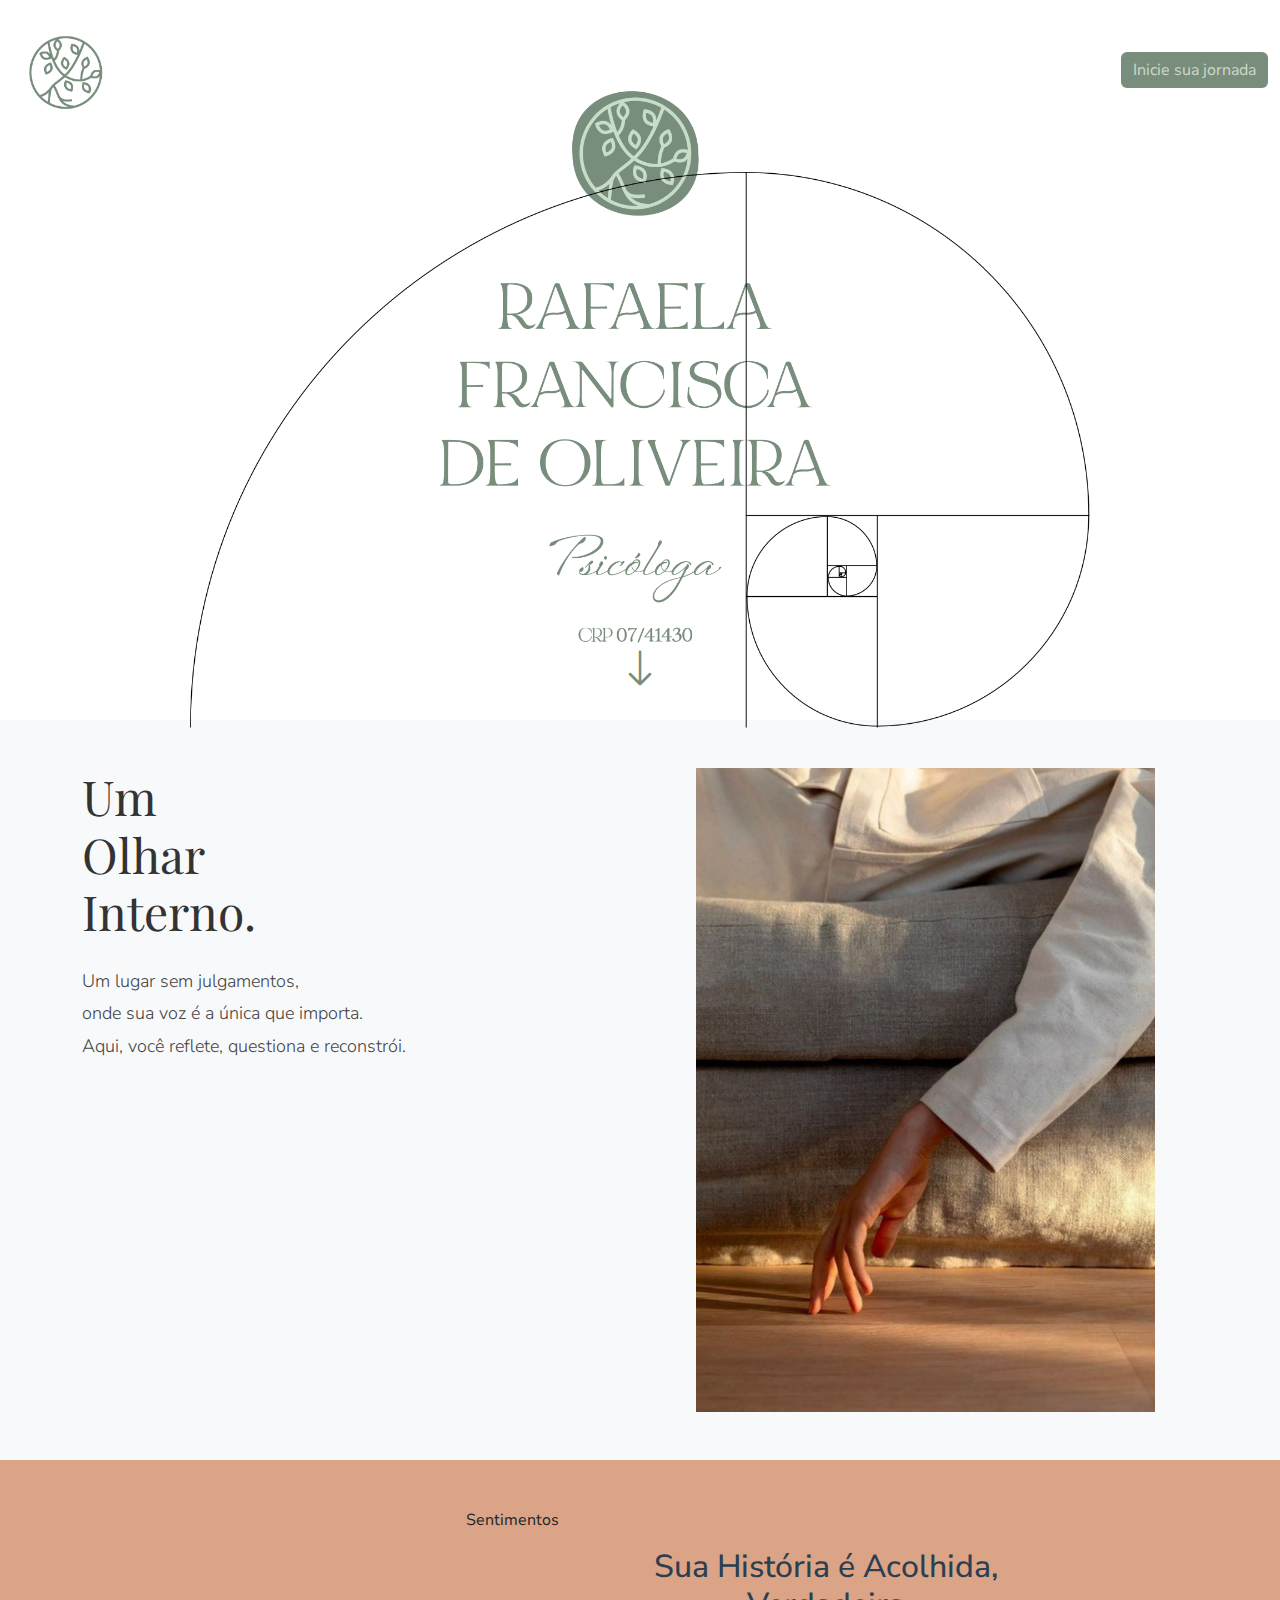
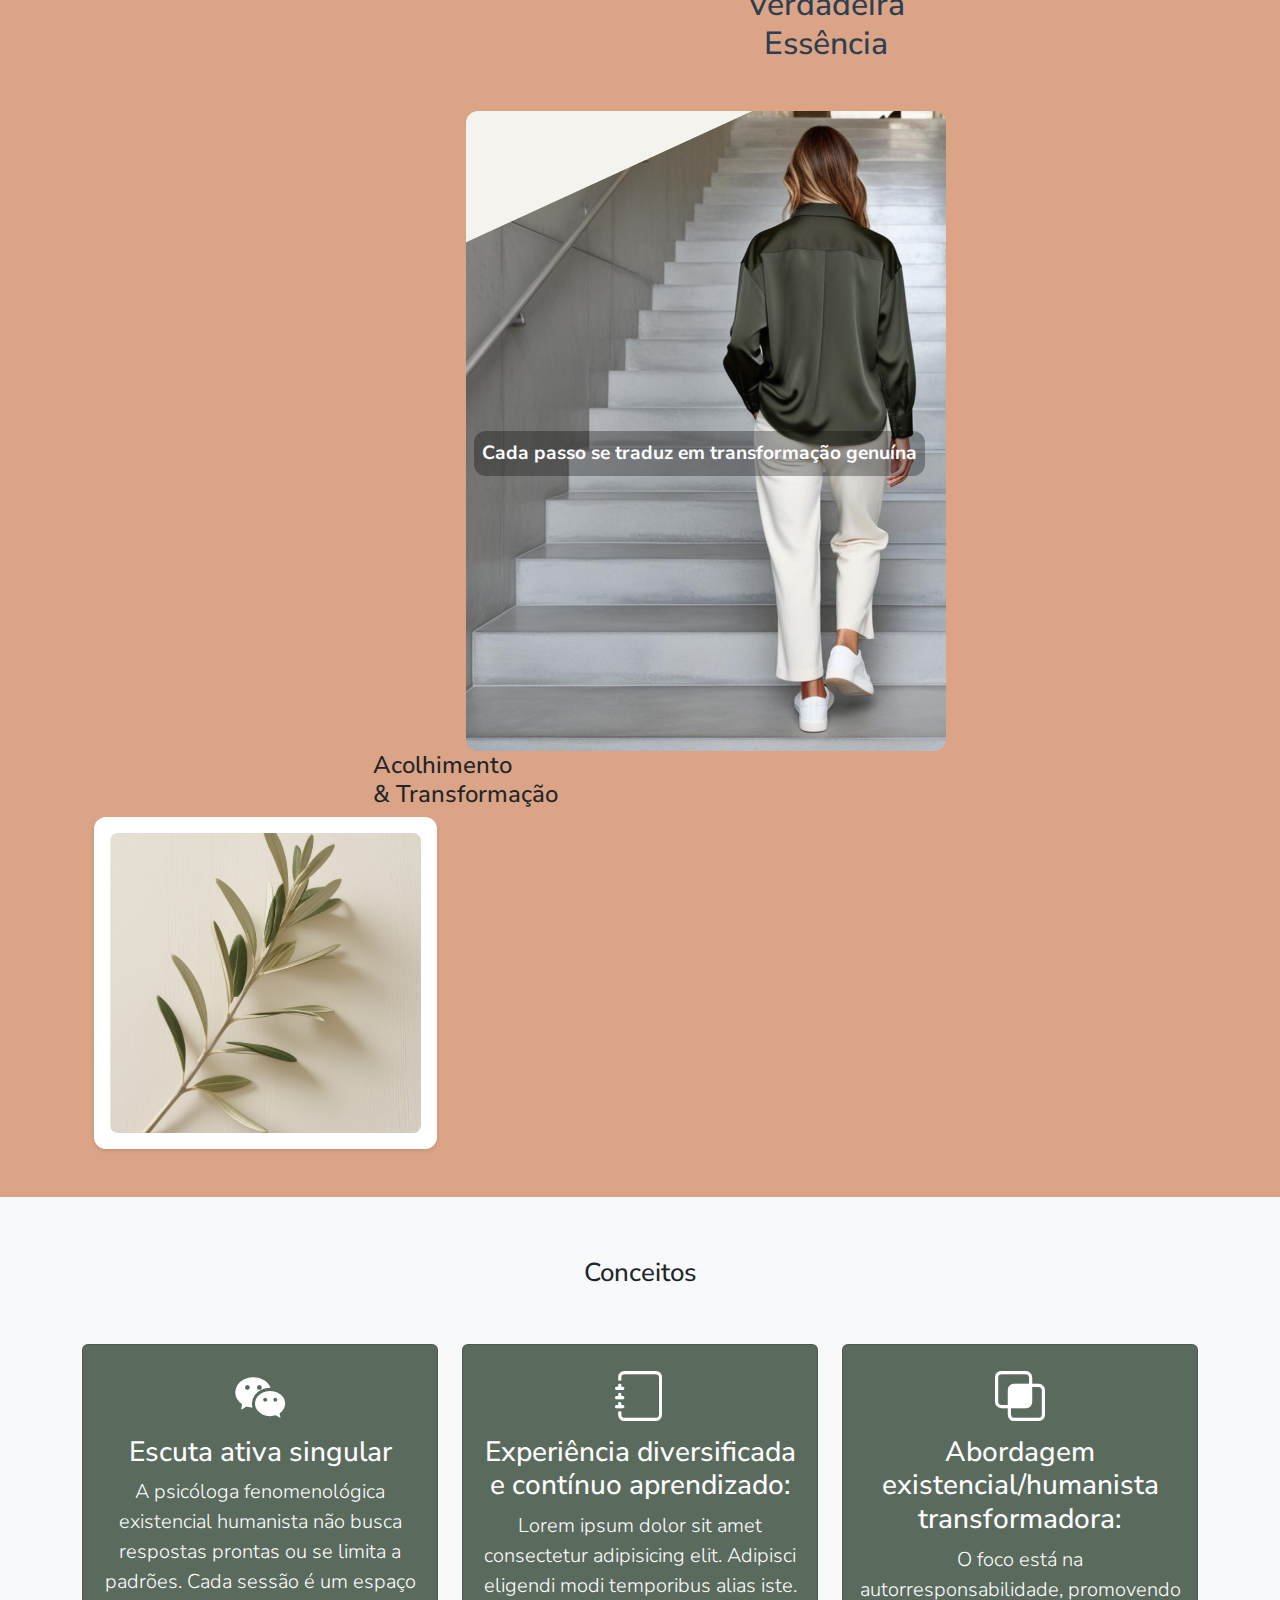
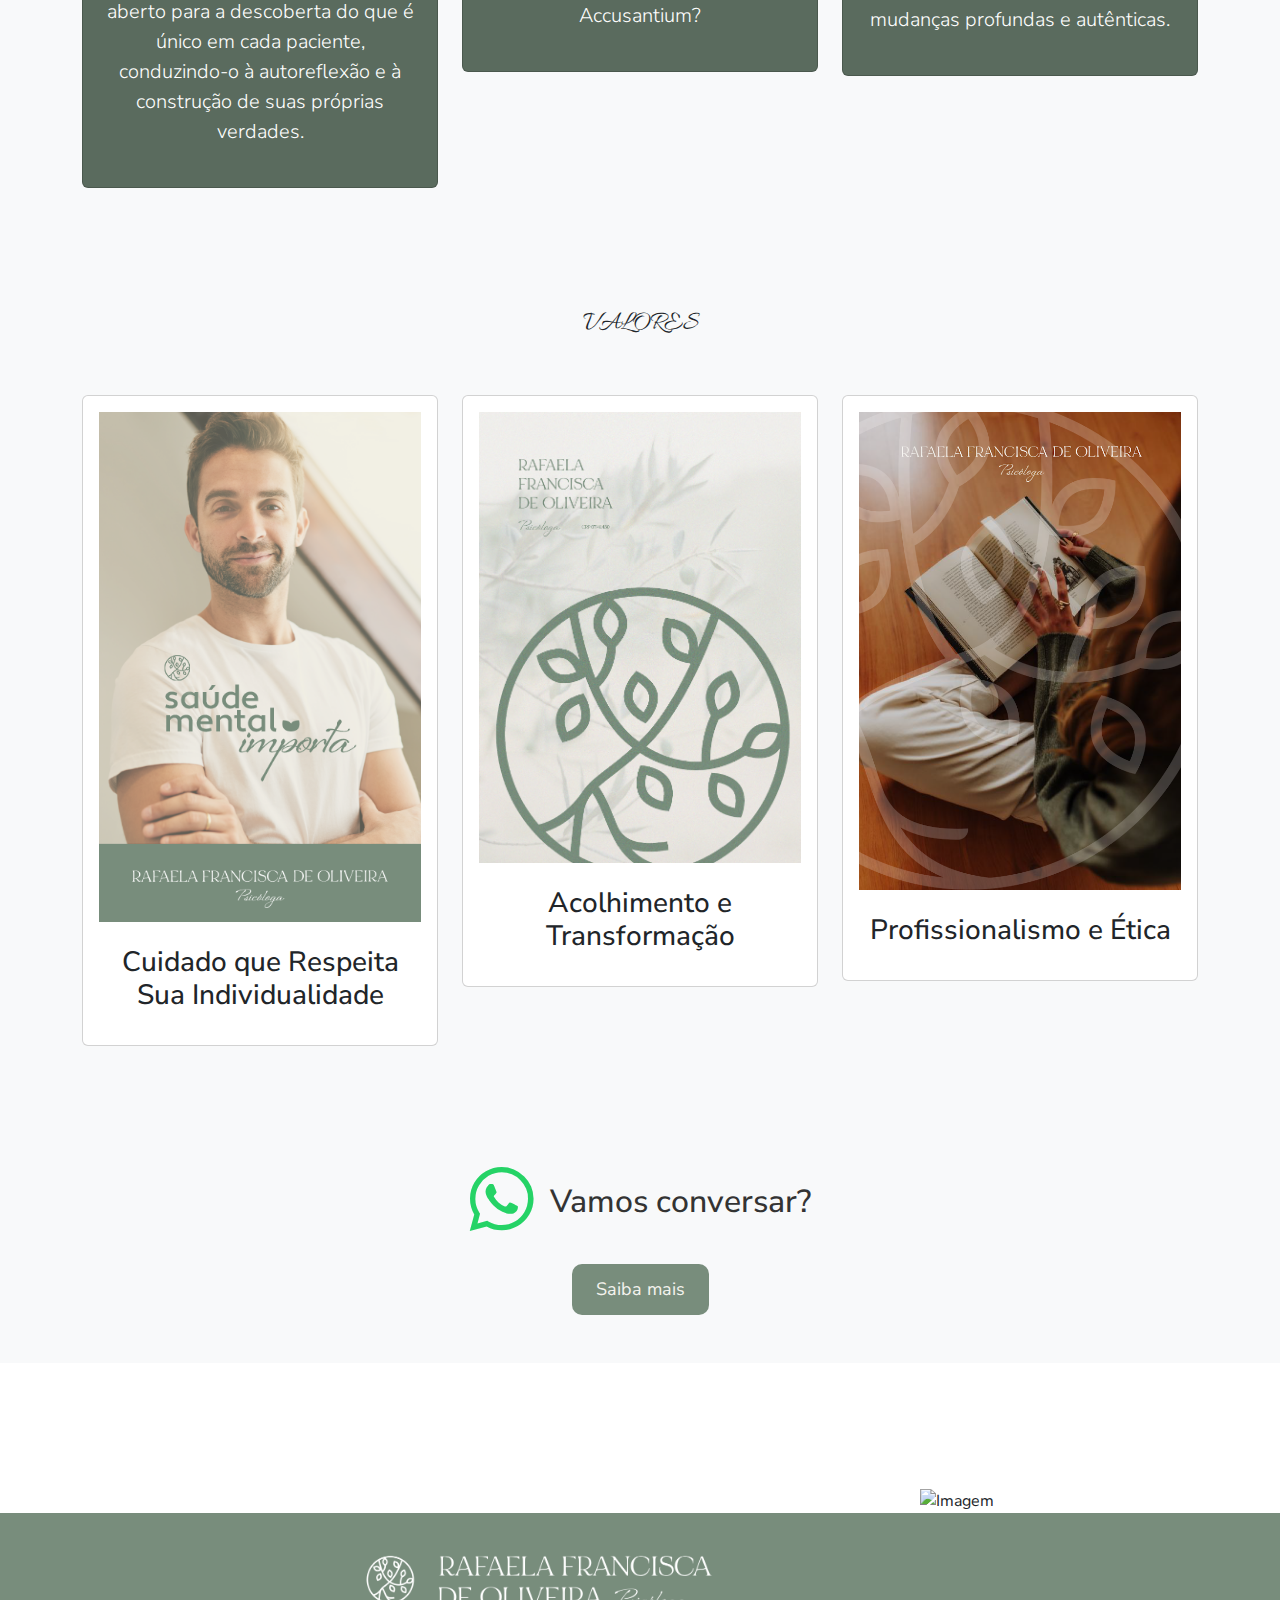
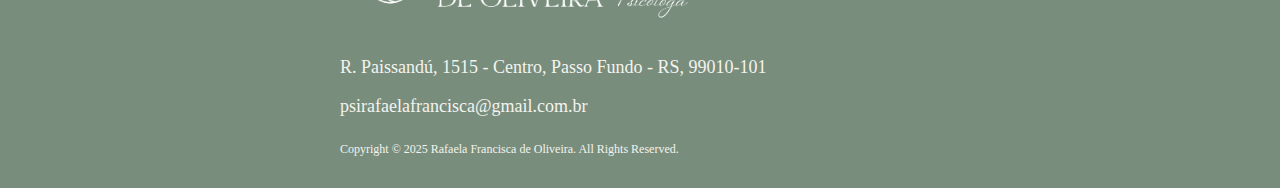
==== commit 53a1a39d: "Ajustes em sessões" ====
--- a/index.html
+++ b/index.html
@@ -108,33 +108,42 @@
     </section>
 
     <!-- Seção de Sentimentos -->
-    <section id="sentimentos" class="feeling-section py-5">
+    <section id="feeling" class="feeling-section py-5">
         <div class="container">
-          <div class="position-relative video-container">
-            <!-- Vídeo (muted para possibilitar autoplay sem intervenção do usuário) -->
-            <video id="myVideo" class="w-100" muted playsinline>
-              <source src="files\Brand\folhas background.mp4" type="video/mp4">
-              Seu navegador não suporta o elemento de vídeo.
-            </video>
-            <!-- Campo de texto que atuará como modal (inicialmente oculto) -->
-            <div id="videoModal" class="video-modal">
-              Sentimentos que parecem não ter nome<br>
-              merecem um espaço para serem compreendidos.
-            </div>
-          </div>
-        </div>
+            <div class="row justify-content-center">
+              <!-- Coluna do texto (ordem 1 no mobile, ordem 2 no desktop) -->
+              <div class="row justify-content-end">
+                <div class="col-12 col-md-8 position-relative">
+                    <!-- Seu texto principal -->
+                    <p>Sentimentos</p>
+                    <h1 class="section-title">
+                      Sua História é Acolhida,<br>
+                      Verdadeira<br>
+                      Essência
+                    </h1>
+                    <div class="col-12 col-md-8 position-relative">
+                        <img 
+                            src=files/Brand/Assets/walking-back-left-margin.png 
+                            alt="Imagem" 
+                            class="img-fluid feeling-image"
+                        >
+                        <p class="overlay-text">Cada passo se traduz em transformação genuína</p>
+                    </div>
+                </div>
+            </div>
+        </div>
+
         <div id="confianca" class="container">
             <div class="row justify-content-center align-items-left"> 
                 <div class="col-12 col-md-6 ">
-                    <p class="h4">Experiência que Guia</p>               
-                    <h1 class="lead mt-4">Celebre sua singularidade</h1>
+                    <p class="h4">Acolhimento <br> & Transformação</p>
                 </div>
             </div>
             <div class="trust-grid">
                 <!-- Item 1 -->
                 <div class="trust-card">
                     <div class="trust-trigger">
-                        <img src="files\Brand\Assets\three.png" alt="Confiança" class="trust-img">
+                        <img src="files\Brand\Assets\Olive-single.png" alt="Confiança" class="trust-img">
                     </div>
                     <div class="trust-expansion">
                         <div class="testimonial-box">
@@ -155,26 +164,6 @@
     <!-- Seção de confiança -->
     <section class="">
         
-    </section>
-    
-    <!-- Seção de message -->
-    <section id="message" class="py-5">
-        <div class="container">
-            <div class="row justify-content-center align-items-center"> <!-- Alinha os itens verticalmente -->
-                <!-- Coluna do Texto -->
-                <div class="col-12 col-md-6 ">
-                    <h1 class="display-4">Autenticidade</h1>
-                    <h2 class="h4">Ética<br>Respeito<br>Profissionalismo.</h2>               
-                    <p class="lead mt-4">
-                        Cada pessoa é única, e por isso o processo terapêutico é totalmente personalizado. Com escuta ativa e respeito às suas individualidades, ajudo você a encontrar sua própria verdade. Assim como a oliveira cresce de forma única, você também pode florescer no seu próprio tempo e ritmo.
-                    </p>
-                </div>
-                <!-- Coluna da Imagem -->
-                <div class="col-12 col-md-6 text-center ">
-                    <img src="files\Brand\Assets\copo.png" alt="Imagem" class="img-fluid">
-                </div>
-            </div>
-        </div>
     </section>
 
     <!-- Seção Concept -->
--- a/styles.css
+++ b/styles.css
@@ -134,36 +134,37 @@
     max-width: 100%; /* Ocupa toda a largura no mobile */
 }
 
-/* Estilização do modal de texto sobre o vídeo */
-.feeling-section {
-    padding: 1rem;
-    background: #F2D5B7;
-    min-height: 61.8vh; /* Aplicando a Golden Ratio*/
-}
-
-#sentimentos.video-modal {
+/* Seção Feeling */
+#feeling{
+    background-color: #dba486; /* Fundo desejado */
+    min-height: 61.8vh;
+    position: relative;
+}
+/* Imagem */
+.feeling-image {
+  display: block;
+  width: 100%;
+  height: auto;
+  object-fit: cover;
+  border-radius: 12px;
+}
+/* Texto na vertical sobre a imagem */
+.overlay-text {
     position: absolute;
-    bottom: 10px;
-    right: 10px;
-    background-color: rgba(0, 0, 0, 0.7);
+    /* Ajustes de posicionamento */
+    top: 50%;     
+    left: 0.5rem; /* Margem da esquerda, ajuste como preferir */
+    transform-origin: left top;  /* Define o ponto de rotação */
+  
+    /* Aparência do texto */
     color: #fff;
-    padding: 10px 15px;
-    border-radius: 5px;
-    /* Inicialmente oculto */
-    display: none;
-    /* Para a animação de subida */
-    transition: transform 0.5s ease, opacity 0.5s ease;
-    transform: translateY(100%);
-    opacity: 0;
-    font-size: 14px;
+    font-size: 1.2rem;
+    font-weight: bold;
+    background: rgba(0, 0, 0, 0.3);
+    padding: 0.5rem;
+    border-radius: 12px;
   }
-  
-/* Classe que exibe o modal com a animação de subida */
-#sentimentos.video-modal.show {
-display: block;
-transform: translateY(0);
-opacity: 1;
-}
+
 
 #confianca.container {
     width: 100%;
@@ -236,37 +237,6 @@
     top: -0.5rem;
     font-size: 2rem;
     color: #dba486;
-}
-
-/* Estilos base (mobile) */
-#message {
-    background-color: #f8f9fa;
-    padding: 30px 0; /* Padding menor para mobile */
-    
-}
-
-#message h1 {
-    font-family: "Playfair Display", serif;
-    font-weight: normal; /* ou remova se não for necessário */
-    color: #333;
-    padding-top: 10rem
-    margin-bottom: 1px;
-}
-
-#message h2 {
-    font-family: "Playfair Display", serif;
-    font-weight: normal;
-    color: #3a3a3a;
-}
-
-#message p.lead {
-    display: flex;
-    justify-content: left; /* Centraliza horizontalmente */
-    align-items: center; /* Centraliza verticalmente */
-    font-size: var(--base-font);
-    color: #444;
-    line-height: 1.6; /* Espaçamento mais compacto */
-    max-width: 100%; /* Ocupa toda a largura no mobile */
 }
 
 /* Estilo dos cartões Conceito */
